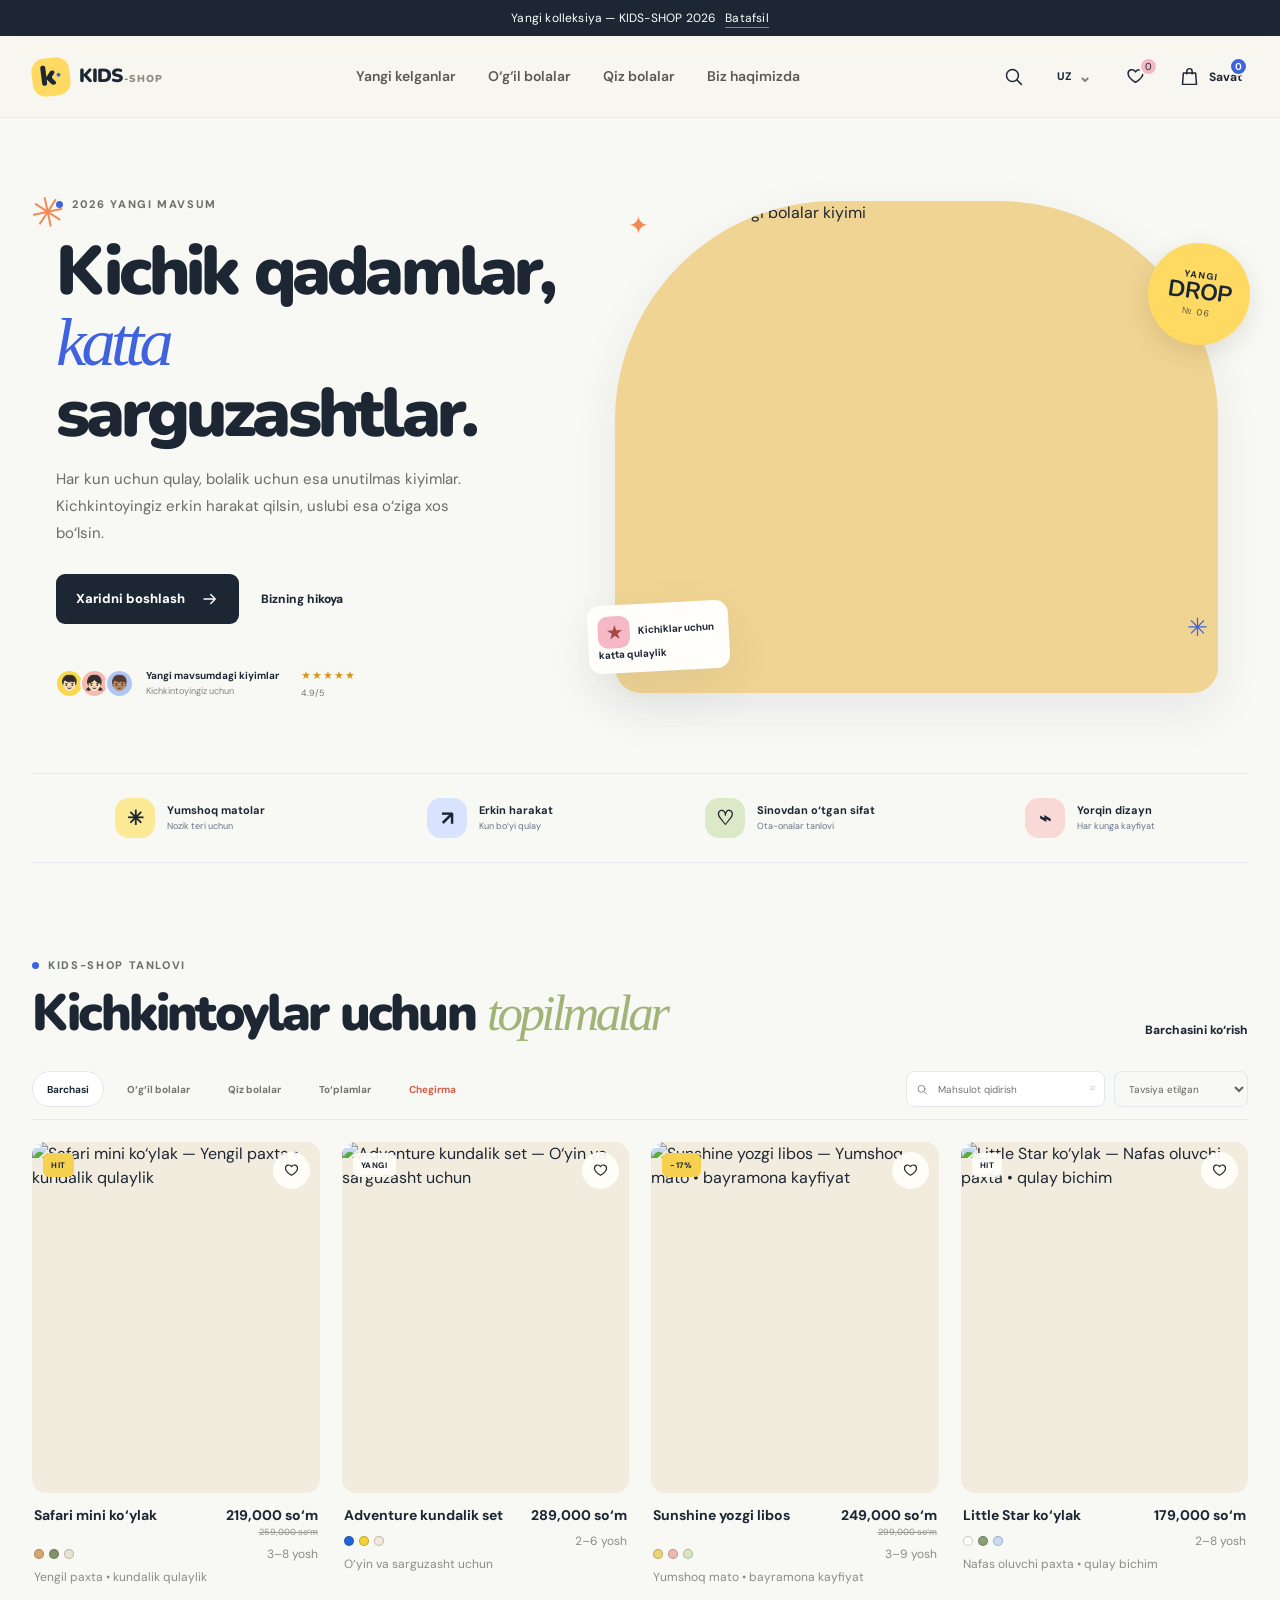
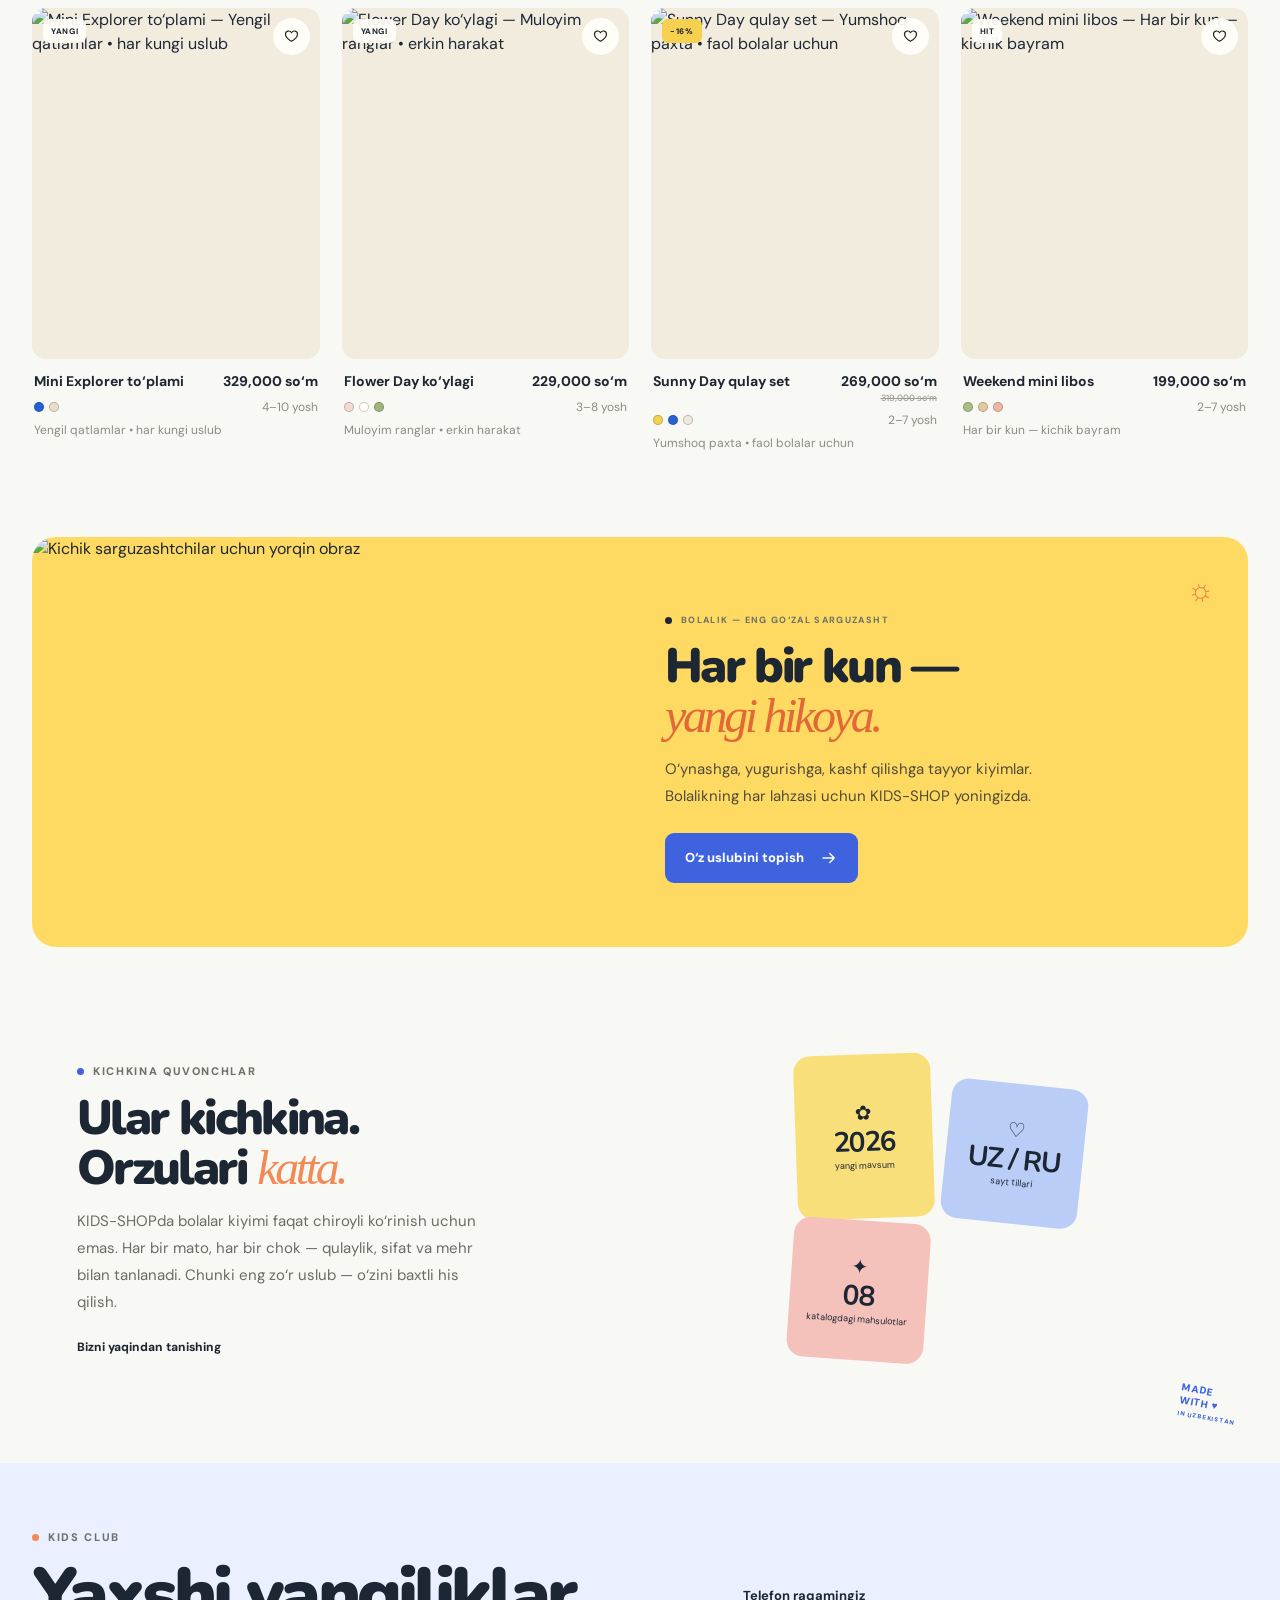
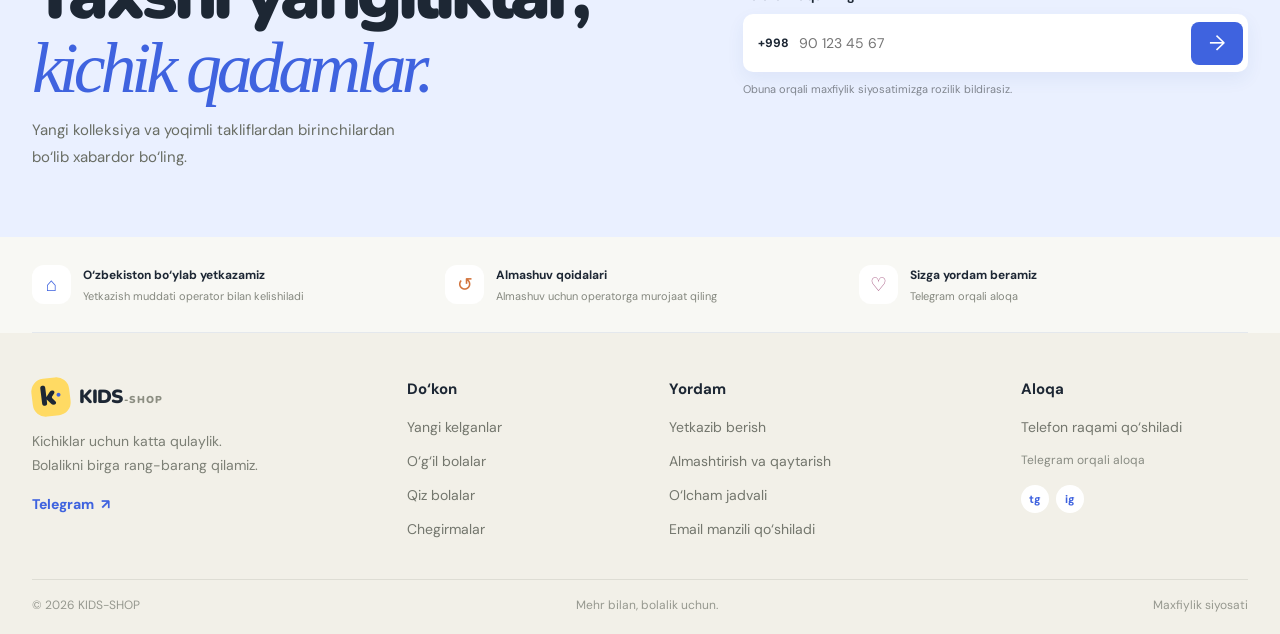
==== public/index.html @ 78449237 "Fix Vercel static output directory" ====
<!doctype html>
<html lang="uz">
  <head>
    <meta charset="utf-8" />
    <meta name="viewport" content="width=device-width, initial-scale=1" />
    <meta name="theme-color" content="#f8f6ef" />
    <meta name="description" content="KIDS-SHOP — bolalar uchun qulay, quvnoq va zamonaviy kiyimlar. O‘zbekiston bo‘ylab yetkazib berish." />
    <title>KIDS-SHOP — Kichik qadamlar, katta sarguzashtlar</title>
    <link rel="preconnect" href="https://fonts.googleapis.com" />
    <link rel="preconnect" href="https://fonts.gstatic.com" crossorigin />
    <link href="https://fonts.googleapis.com/css2?family=DM+Sans:wght@400;500;600;700;800&family=Nunito:wght@500;600;700;800;900&display=swap" rel="stylesheet" />
    <link rel="stylesheet" href="/styles.css" />
    <script src="https://telegram.org/js/telegram-web-app.js"></script>
    <script defer src="/config.js"></script>
    <script defer src="/app.js"></script>
  </head>
  <body>
    <a class="skip-link" href="#main" data-i18n="skip">Asosiy tarkibga o‘tish</a>
    <div class="announcement"><span data-i18n="announcement">Yangi kolleksiya — KIDS-SHOP 2026</span><a href="#delivery" data-i18n="details">Batafsil</a></div>
    <header class="site-header">
      <a class="brand" href="#top" aria-label="KIDS-SHOP bosh sahifa"><span class="brand-mark">k<span>•</span></span><span class="brand-word">KIDS<span>-SHOP</span></span></a>
      <nav class="desktop-nav" aria-label="Asosiy navigatsiya">
        <a href="#catalog" data-i18n="navNew">Yangi kelganlar</a><a href="#catalog" data-i18n="navBoys">O‘g‘il bolalar</a><a href="#catalog" data-i18n="navGirls">Qiz bolalar</a><a href="#story" data-i18n="navAbout">Biz haqimizda</a>
      </nav>
      <div class="header-actions">
        <button class="icon-button search-open" aria-label="Qidiruvni ochish" title="Qidirish"><svg viewBox="0 0 24 24" aria-hidden="true"><circle cx="10.8" cy="10.8" r="6.8"/><path d="m16 16 5 5"/></svg></button>
        <button class="lang-switch" id="languageToggle" aria-label="Tilni almashtirish">UZ <span>⌄</span></button>
        <button class="icon-button favorite-open" aria-label="Sevimlilar"><svg viewBox="0 0 24 24" aria-hidden="true"><path d="M20.5 8.7c0 5-8.5 10-8.5 10s-8.5-5-8.5-10a4.5 4.5 0 0 1 8.5-2 4.5 4.5 0 0 1 8.5 2Z"/></svg><i class="tiny-count" id="favoriteCount">0</i></button>
        <button class="bag-button" id="openCart"><svg viewBox="0 0 24 24" aria-hidden="true"><path d="M5 8h14l1 13H4L5 8Z"/><path d="M9 9V6a3 3 0 0 1 6 0v3"/></svg><span data-i18n="bag">Savat</span><i class="bag-count" id="cartCount">0</i></button>
      </div>
    </header>
    <main id="main">
      <section class="hero wrap" id="top">
        <div class="hero-copy"><div class="eyebrow"><span class="eyebrow-dot"></span><span data-i18n="heroEyebrow">2026 YANGI MAVSUM</span></div><h1 data-i18n="heroTitle">Kichik qadamlar,<br /><em>katta</em> sarguzashtlar.</h1><p data-i18n="heroText">Har kun uchun qulay, bolalik uchun esa unutilmas kiyimlar. Kichkintoyingiz erkin harakat qilsin, uslubi esa o‘ziga xos bo‘lsin.</p><div class="hero-buttons"><a href="#catalog" class="button button-dark"><span data-i18n="shopNow">Xaridni boshlash</span><svg viewBox="0 0 24 24" aria-hidden="true"><path d="M4 12h15m-6-6 6 6-6 6"/></svg></a><a class="text-link" href="#story" data-i18n="ourStory">Bizning hikoya <span>↗</span></a></div><div class="hero-proof"><div class="avatar-stack"><span>👦🏻</span><span>👧🏻</span><span>👦🏽</span></div><div><strong data-i18n="happyFamilies">Yangi uslub</strong><small data-i18n="happyFamiliesSub">Kichkintoyingiz uchun</small></div><div class="proof-stars" aria-label="5 yulduz">★★★★★<small>4.9/5</small></div></div><div class="hero-doodle" aria-hidden="true">✳</div></div>
        <div class="hero-visual"><div class="hero-photo"><img src="/images/look-safari.png" alt="Quvnoq uslubdagi bolalar kiyimi" fetchpriority="high" /></div><div class="hero-sticker"><span>YANGI</span><strong>DROP</strong><i>№ 06</i></div><div class="hero-note"><span>★</span> Kichiklar uchun<br />katta qulaylik</div><span class="hero-spark spark-one">✳</span><span class="hero-spark spark-two">✦</span></div>
      </section>
      <section class="benefits wrap" aria-label="Afzalliklar"><div><span class="benefit-icon yellow">✳</span><p><b data-i18n="benefit1">Yumshoq matolar</b><small data-i18n="benefit1sub">Nozik teri uchun</small></p></div><div><span class="benefit-icon blue">↗</span><p><b data-i18n="benefit2">Erkin harakat</b><small data-i18n="benefit2sub">Kun bo‘yi qulay</small></p></div><div><span class="benefit-icon green">♡</span><p><b data-i18n="benefit3">Sinovdan o‘tgan sifat</b><small data-i18n="benefit3sub">Ota-onalar tanlovi</small></p></div><div><span class="benefit-icon pink">⌁</span><p><b data-i18n="benefit4">Yorqin dizayn</b><small data-i18n="benefit4sub">Har kunga kayfiyat</small></p></div></section>
      <section class="catalog-section" id="catalog"><div class="wrap"><div class="section-heading"><div><div class="eyebrow"><span class="eyebrow-dot"></span><span data-i18n="collectionEyebrow">KIDS-SHOP TANLOVI</span></div><h2 data-i18n="collectionTitle">Kichkintoylar uchun <em>topilmalar</em></h2></div><a class="text-link desktop-only" href="#products" data-i18n="viewAll">Barchasini ko‘rish <span>↗</span></a></div>
        <div class="catalog-toolbar"><div class="filter-pills" role="group" aria-label="Mahsulot kategoriyasi"><button class="filter-chip active" data-filter="all" data-i18n="filterAll">Barchasi <span>08</span></button><button class="filter-chip" data-filter="boys" data-i18n="filterBoys">O‘g‘il bolalar</button><button class="filter-chip" data-filter="girls" data-i18n="filterGirls">Qiz bolalar</button><button class="filter-chip" data-filter="sets" data-i18n="filterSets">To‘plamlar</button><button class="filter-chip sale-chip" data-filter="sale" data-i18n="filterSale">Chegirma <span>↘</span></button></div><div class="catalog-tools"><label class="search-field"><svg viewBox="0 0 24 24" aria-hidden="true"><circle cx="10.8" cy="10.8" r="6.8"/><path d="m16 16 5 5"/></svg><input id="searchInput" type="search" placeholder="Mahsulot qidirish" aria-label="Mahsulot qidirish" /><kbd>⌕</kbd></label><label class="sort-select"><span class="sr-only">Saralash</span><select id="sortSelect" aria-label="Mahsulotlarni saralash"><option value="featured" data-i18n="sortFeatured">Tavsiya etilgan</option><option value="price-asc" data-i18n="sortLow">Avval arzonlari</option><option value="price-desc" data-i18n="sortHigh">Avval qimmatlari</option></select></label></div></div>
        <div class="product-grid" id="productGrid" aria-live="polite"></div><div class="empty-state hidden" id="emptyState"><span>✳</span><h3 data-i18n="emptyTitle">Hech narsa topilmadi</h3><p data-i18n="emptyText">Boshqa so‘z bilan qidirib ko‘ring.</p><button class="button button-dark" id="resetFilters" data-i18n="resetFilters">Filtrlarni tozalash</button></div>
      </div></section>
      <section class="adventure-banner wrap"><div class="adventure-image"><img src="/images/look-adventure.png" alt="Kichik sarguzashtchilar uchun yorqin obraz" loading="lazy" /></div><div class="adventure-copy"><span class="banner-sun">☼</span><div class="eyebrow"><span class="eyebrow-dot"></span><span data-i18n="bannerEyebrow">BOLALIK — ENG GO‘ZAL SAR GUZASHT</span></div><h2 data-i18n="bannerTitle">Har bir kun —<br /><em>yangi hikoya.</em></h2><p data-i18n="bannerText">O‘ynashga, yugurishga, kashf qilishga tayyor kiyimlar. Bolalikning har lahzasi uchun KIDS-SHOP yoningizda.</p><a class="button button-blue" href="#catalog"><span data-i18n="findLook">O‘z uslubini topish</span><svg viewBox="0 0 24 24" aria-hidden="true"><path d="M4 12h15m-6-6 6 6-6 6"/></svg></a></div></section>
      <section class="story-section wrap" id="story"><div class="story-copy"><div class="eyebrow"><span class="eyebrow-dot"></span><span data-i18n="storyEyebrow">KICHKINA QUVONCHLAR</span></div><h2 data-i18n="storyTitle">Ular kichkina.<br />Orzulari <em>katta.</em></h2><p data-i18n="storyText">KIDS-SHOPda bolalar kiyimi faqat chiroyli ko‘rinish uchun emas. Har bir mato, har bir chok — qulaylik, sifat va mehr bilan tanlanadi. Chunki eng zo‘r uslub — o‘zini baxtli his qilish.</p><a href="#delivery" class="text-link" data-i18n="learnMore">Bizni yaqindan tanishing <span>↗</span></a></div><div class="story-stats"><div class="stat-card stat-yellow"><span>✿</span><strong>2026</strong><small data-i18n="stat1">yangi mavsum</small></div><div class="stat-card stat-blue"><span>♡</span><strong>UZ / RU</strong><small data-i18n="stat2">sayt tillari</small></div><div class="stat-card stat-pink"><span>✦</span><strong id="productTotal">08</strong><small data-i18n="stat3">katalogdagi mahsulotlar</small></div></div><div class="story-sticker">MADE<br />WITH ♥<br /><small>IN UZBEKISTAN</small></div></section>
      <section class="newsletter"><div class="wrap newsletter-inner"><div><div class="eyebrow"><span class="eyebrow-dot"></span><span data-i18n="newsletterEyebrow">KIDS CLUB</span></div><h2 data-i18n="newsletterTitle">Yaxshi yangiliklar,<br /><em>kichik qadamlar.</em></h2><p data-i18n="newsletterText">Yangi kolleksiya va yoqimli takliflardan birinchilardan bo‘lib xabardor bo‘ling.</p></div><form id="newsletterForm" class="newsletter-form"><label for="newsletterPhone" data-i18n="phoneLabel">Telefon raqamingiz</label><div class="newsletter-input"><span>+998</span><input id="newsletterPhone" type="tel" inputmode="tel" placeholder="90 123 45 67" required minlength="9" /><button aria-label="Obuna bo‘lish" type="submit">→</button></div><small data-i18n="newsletterDisclaimer">Obuna orqali maxfiylik siyosatimizga rozilik bildirasiz.</small><p class="form-message" id="newsletterMessage" aria-live="polite"></p></form></div></section>
      <section class="delivery-row wrap" id="delivery"><div><span class="delivery-symbol">⌂</span><div><b data-i18n="deliveryTitle">O‘zbekiston bo‘ylab yetkazamiz</b><small data-i18n="deliveryText">Yetkazish manzili operator bilan kelishiladi</small></div></div><div><span class="delivery-symbol">↺</span><div><b data-i18n="returnsTitle">Almashtirish shartlari</b><small data-i18n="returnsText">Almashtirish bo‘yicha operatorga yozing.</small></div></div><div><span class="delivery-symbol">♡</span><div><b data-i18n="supportTitle">Sizga yordam beramiz</b><small data-i18n="supportText">Telegram orqali bog‘laning</small></div></div></section>
    </main>
    <footer class="site-footer"><div class="wrap footer-top"><div class="footer-brand"><a class="brand" href="#top"><span class="brand-mark">k<span>•</span></span><span class="brand-word">KIDS<span>-SHOP</span></span></a><p data-i18n="footerText">Kichiklar uchun katta qulaylik.<br />Bolalikni birga rang-barang qilamiz.</p><a class="telegram-link" href="#" target="_blank" rel="noreferrer">Telegram <span>↗</span></a></div><div class="footer-column"><b data-i18n="footerShop">Do‘kon</b><a href="#catalog" data-i18n="footerNew">Yangi kelganlar</a><a href="#catalog" data-i18n="footerBoys">O‘g‘il bolalar</a><a href="#catalog" data-i18n="footerGirls">Qiz bolalar</a><a href="#catalog" data-i18n="footerSale">Chegirmalar</a></div><div class="footer-column"><b data-i18n="footerHelp">Yordam</b><a href="#delivery" data-i18n="footerDelivery">Yetkazib berish</a><a href="#delivery" data-i18n="footerReturns">Almashtirish va qaytarish</a><a href="#delivery" data-i18n="footerSize">O‘lcham jadvali</a><a href="mailto:Email manzili qo‘shiladi">Email manzili qo‘shiladi</a></div><div class="footer-column footer-contact"><b data-i18n="footerContact">Aloqa</b><a href="#">Telefon raqami qo‘shiladi</a><small data-i18n="footerHours">Telegram orqali bog‘laning</small><div class="socials"><a href="#" aria-label="Telegram" target="_blank" rel="noreferrer">tg</a><a href="#" aria-label="Instagram">ig</a></div></div></div><div class="wrap footer-bottom"><span>© 2026 KIDS-SHOP</span><span data-i18n="footerRights">Mehr bilan, bolalik uchun.</span><a href="/privacy.html" data-i18n="privacy">Maxfiylik siyosati</a></div></footer>
    <div class="toast" id="toast" role="status" aria-live="polite"></div>
    <div class="overlay hidden" id="overlay" aria-hidden="true"><section class="drawer" id="drawer" role="dialog" aria-modal="true" aria-labelledby="drawerTitle"><div class="drawer-head"><div><span class="eyebrow"><span class="eyebrow-dot"></span><span id="drawerEyebrow">SIZNING TANLOVINGIZ</span></span><h2 id="drawerTitle">Savat</h2></div><button class="close-button" id="closeDrawer" aria-label="Yopish">×</button></div><div class="drawer-content" id="drawerContent"></div><div class="drawer-foot" id="drawerFoot"></div></section></div>
  </body>
</html>
---- styles.css ----
:root{--paper:#f8f6ef;--white:#fffefa;--ink:#20251f;--muted:#777b72;--line:#e8e5db;--yellow:#f9d84c;--blue:#2361d7;--green:#a8bb7b;--pink:#f7b8b2;--orange:#f48a43;--shadow:0 16px 44px #30351e12;--radius:24px}*{box-sizing:border-box}html{scroll-behavior:smooth}body{margin:0;background:var(--paper);color:var(--ink);font-family:"DM Sans",Arial,sans-serif;font-size:15px;line-height:1.5}button,input,select{font:inherit}button,a,select{touch-action:manipulation}button{color:inherit}a{color:inherit;text-decoration:none}img{display:block;width:100%;height:100%;object-fit:cover}.wrap{width:min(1220px,calc(100% - 64px));margin-inline:auto}.sr-only,.skip-link:not(:focus){position:absolute;width:1px;height:1px;padding:0;margin:-1px;overflow:hidden;clip:rect(0,0,0,0);white-space:nowrap;border:0}.skip-link:focus{position:fixed;z-index:2000;top:12px;left:12px;padding:12px;background:white;border:2px solid var(--blue)}.announcement{height:36px;background:var(--ink);color:#fff;display:flex;align-items:center;justify-content:center;gap:9px;font-size:11px;letter-spacing:.015em}.announcement a{border-bottom:1px solid #ffffff70}.site-header{height:82px;display:flex;align-items:center;justify-content:space-between;padding-inline:max(32px,calc((100% - 1380px)/2));border-bottom:1px solid #e8e5dbb0;background:#f8f6efed;position:sticky;top:0;z-index:20;backdrop-filter:blur(14px)}.brand{display:inline-flex;align-items:center;gap:9px;flex:none}.brand-mark{width:38px;height:38px;border-radius:13px;background:var(--yellow);font-family:Nunito,sans-serif;font-size:28px;font-weight:900;line-height:36px;text-align:center;transform:rotate(-7deg)}.brand-mark span{font-size:11px;color:var(--blue);vertical-align:top}.brand-word{font-family:Nunito,sans-serif;font-weight:900;font-size:19px;letter-spacing:-1px}.brand-word span{font-size:10px;color:#8b8d81;letter-spacing:1px;margin-left:2px}.desktop-nav{display:flex;align-items:center;gap:35px;font-size:13px;font-weight:600;color:#585a53}.desktop-nav a{transition:color .2s}.desktop-nav a:hover{color:var(--blue)}.header-actions{display:flex;align-items:center;gap:17px}.icon-button,.lang-switch,.bag-button{height:44px;background:transparent;border:0;cursor:pointer;display:inline-flex;align-items:center;justify-content:center;position:relative}.icon-button{width:42px}.icon-button svg,.bag-button svg,.search-field svg{width:21px;height:21px;fill:none;stroke:currentColor;stroke-width:1.7;stroke-linecap:round;stroke-linejoin:round}.lang-switch{font-size:11px;font-weight:800;gap:6px}.lang-switch span{color:#82847b;font-size:16px}.bag-button{gap:9px;font-size:12px;font-weight:700}.bag-count,.tiny-count{position:absolute;top:2px;right:0;background:var(--blue);color:white;border:2px solid var(--paper);min-width:19px;height:19px;border-radius:20px;font-size:10px;font-style:normal;display:grid;place-items:center;padding:0 4px}.tiny-count{right:-2px;background:var(--pink);color:var(--ink)}.hero{min-height:616px;padding:50px 0 39px;display:grid;grid-template-columns:.92fr 1.08fr;gap:32px;align-items:center}.hero-copy{position:relative;padding:28px 0 34px 24px}.eyebrow{display:flex;align-items:center;gap:9px;font-weight:800;letter-spacing:.15em;font-size:10px;color:#6d7268}.eyebrow-dot{width:7px;height:7px;background:var(--blue);border-radius:50%;display:inline-block}.hero h1,.section-heading h2,.adventure-copy h2,.story-copy h2,.newsletter h2{font-family:Nunito,sans-serif;font-size:clamp(43px,5.35vw,70px);line-height:1.03;letter-spacing:-.055em;margin:24px 0 17px;font-weight:900}.hero h1 em,.section-heading h2 em,.adventure-copy h2 em,.story-copy h2 em,.newsletter h2 em{font-family:Georgia,serif;font-weight:400;letter-spacing:-.07em;color:var(--blue)}.hero-copy>p,.adventure-copy>p,.story-copy>p,.newsletter-inner>div>p{color:#696d64;max-width:430px;line-height:1.75;margin:0;font-size:14px}.hero-buttons{display:flex;align-items:center;gap:22px;margin-top:27px}.button{height:50px;border:0;border-radius:9px;padding:0 20px;display:inline-flex;align-items:center;justify-content:center;gap:16px;font-size:12px;font-weight:800;cursor:pointer;transition:transform .2s,background .2s}.button:hover{transform:translateY(-2px)}.button svg{width:18px;stroke:currentColor;stroke-width:1.8;fill:none;stroke-linecap:round;stroke-linejoin:round}.button-dark{background:var(--ink);color:white}.button-dark:hover{background:#393f36}.button-blue{background:var(--blue);color:white}.text-link{font-size:12px;font-weight:800;display:inline-flex;gap:10px;align-items:center}.text-link span{font-size:17px;color:var(--blue);transition:transform .2s}.text-link:hover span{transform:translate(2px,-2px)}.hero-proof{display:flex;align-items:center;gap:12px;margin-top:43px}.avatar-stack{display:flex;padding-left:3px}.avatar-stack span{width:29px;height:29px;border-radius:50%;background:#f9d84c;border:2px solid var(--paper);display:grid;place-items:center;font-size:15px;margin-left:-4px}.avatar-stack span:nth-child(2){background:#f7b8b2}.avatar-stack span:nth-child(3){background:#afc5f3}.hero-proof>div:nth-child(2){display:grid;line-height:1.25;gap:3px}.hero-proof strong{font-size:10px}.hero-proof small{font-size:9px;color:#80837a}.proof-stars{font-size:11px;letter-spacing:1px;color:#d99520;margin-left:10px}.proof-stars small{display:block;color:#72756c;letter-spacing:0;font-size:9px;margin-top:3px}.hero-doodle{position:absolute;font-size:41px;color:var(--orange);left:-1px;top:15px;transform:rotate(-12deg)}.hero-visual{position:relative;min-height:500px;padding:12px 32px 10px 5px}.hero-photo{position:absolute;inset:0 30px 8px 6px;overflow:hidden;border-radius:220px 220px 26px 26px;background:#f0d493;box-shadow:var(--shadow)}.hero-photo img{object-position:53% 0%;transition:transform .7s}.hero-visual:hover .hero-photo img{transform:none}.hero-sticker{position:absolute;right:-2px;top:42px;width:102px;height:102px;border-radius:50%;background:var(--yellow);display:flex;flex-direction:column;align-items:center;justify-content:center;line-height:1.02;transform:rotate(8deg);box-shadow:0 8px 24px #43371320}.hero-sticker span,.hero-sticker i{font-size:9px;font-style:normal;font-weight:800;letter-spacing:.16em}.hero-sticker strong{font-family:Nunito,sans-serif;font-size:23px;letter-spacing:-1px}.hero-sticker i{font-weight:500;color:#656348;margin-top:5px}.hero-note{position:absolute;bottom:31px;left:-21px;padding:11px 15px 11px 10px;border-radius:13px;background:#fffefa;box-shadow:var(--shadow);font-size:10px;font-weight:700;line-height:1.35;transform:rotate(-3deg)}.hero-note span{width:32px;height:32px;border-radius:10px;background:var(--pink);display:inline-grid;place-items:center;margin-right:6px;font-size:17px;vertical-align:middle;color:#a84844}.hero-spark{position:absolute;font-size:25px}.spark-one{color:var(--blue);right:40px;bottom:55px}.spark-two{color:var(--orange);left:19px;top:6px}.benefits{display:grid;grid-template-columns:repeat(4,1fr);border-top:1px solid var(--line);border-bottom:1px solid var(--line);padding:24px 16px;gap:16px}.benefits>div{display:flex;align-items:center;gap:12px;justify-content:center}.benefit-icon{width:40px;height:40px;display:grid;place-items:center;border-radius:14px;font-size:20px;font-weight:800}.benefit-icon.yellow{background:#fce996}.benefit-icon.blue{background:#d8e4ff}.benefit-icon.green{background:#dce9c8}.benefit-icon.pink{background:#f9d9d5}.benefits p{display:grid;margin:0;line-height:1.3;gap:4px}.benefits b{font-size:11px}.benefits small{font-size:9px;color:var(--muted)}.catalog-section{padding:94px 0 85px}.section-heading{display:flex;align-items:flex-end;justify-content:space-between}.section-heading h2,.story-copy h2,.newsletter h2{font-size:clamp(36px,4.2vw,51px);margin:13px 0 0}.section-heading h2 em{color:#a0b478}.catalog-toolbar{display:flex;justify-content:space-between;align-items:center;margin:32px 0 22px;padding-bottom:12px;border-bottom:1px solid var(--line);gap:20px}.filter-pills{display:flex;align-items:center;gap:8px;flex-wrap:wrap}.filter-chip{height:36px;border:1px solid transparent;border-radius:99px;background:transparent;padding:0 14px;font-size:10px;font-weight:700;cursor:pointer;color:#73766d;transition:all .2s}.filter-chip:hover,.filter-chip.active{background:white;border-color:var(--line);color:var(--ink)}.filter-chip span{font-size:9px;color:#9a9d93;margin-left:3px}.filter-chip.sale-chip{color:#d15e49}.catalog-tools{display:flex;gap:9px;align-items:center}.search-field{width:199px;height:36px;display:flex;align-items:center;gap:8px;background:white;border:1px solid var(--line);border-radius:8px;padding:0 9px}.search-field svg{width:15px;height:15px;color:#787b72}.search-field input{border:0;outline:0;min-width:0;width:100%;font-size:10px;background:transparent}.search-field kbd{font-size:9px;color:#a0a298}.sort-select select{height:36px;border:1px solid var(--line);background:var(--paper);border-radius:8px;padding:0 25px 0 10px;font-size:10px;color:#62665d;max-width:145px}.product-grid{display:grid;grid-template-columns:repeat(4,minmax(0,1fr));gap:22px}.product-card{min-width:0;position:relative}.product-image-wrap{position:relative;overflow:hidden;border-radius:14px;background:#f2ecdf;aspect-ratio: .82}.product-image-wrap img{transition:transform .45s;object-position:center 32%}.product-card:hover .product-image-wrap img{transform:scale(1.04)}.product-badge{position:absolute;left:11px;top:11px;background:#fffefaeb;border-radius:6px;padding:6px 8px;font-size:8px;font-weight:800;letter-spacing:.08em}.product-badge.sale{background:#f6d04f}.favorite-button{position:absolute;right:10px;top:10px;width:37px;height:37px;border:0;border-radius:50%;background:#fffefaed;display:grid;place-items:center;cursor:pointer;transition:transform .2s}.favorite-button:hover{transform:scale(1.08)}.favorite-button svg{width:17px;height:17px;fill:none;stroke:#252922;stroke-width:1.7;stroke-linecap:round;stroke-linejoin:round}.favorite-button[aria-pressed="true"] svg{fill:#e86b62;stroke:#e86b62}.add-quick{position:absolute;bottom:10px;left:10px;right:10px;height:42px;border:0;border-radius:8px;background:#fffefaef;font-size:10px;font-weight:800;cursor:pointer;transform:translateY(55px);opacity:0;transition:transform .22s,opacity .22s}.product-card:hover .add-quick,.add-quick:focus-visible{transform:translateY(0);opacity:1}.product-meta{display:grid;grid-template-columns:1fr auto;gap:6px 10px;padding:12px 2px 0}.product-name{font-size:12px;font-weight:700;grid-column:1 / 2}.product-price{font-size:12px;font-weight:800;grid-column:2;grid-row:1}.product-price s{display:block;text-align:right;font-size:9px;font-weight:500;color:#9b9c93}.product-colors{grid-column:1/2;display:flex;gap:5px;align-items:center}.swatch{width:10px;height:10px;border-radius:50%;border:1px solid #292b2640}.product-age{grid-column:2;grid-row:2;text-align:right;font-size:9px;color:#8a8d83}.product-card .product-tagline{grid-column:1/-1;font-size:9px;color:#8a8d83;margin-top:-1px}.empty-state{text-align:center;padding:70px 20px}.empty-state>span{font-size:36px;color:var(--orange)}.empty-state h3{font-family:Nunito,sans-serif;font-size:24px;margin:4px}.empty-state p{color:var(--muted);font-size:13px}.hidden{display:none!important}.adventure-banner{min-height:410px;background:var(--yellow);border-radius:var(--radius);display:grid;grid-template-columns:1fr 1fr;overflow:hidden;position:relative}.adventure-image{min-height:410px;overflow:hidden;clip-path:ellipse(87% 100% at 14% 50%)}.adventure-image img{object-position:42% 34%}.adventure-copy{padding:67px 45px 55px 25px;position:relative;align-self:center}.adventure-copy .eyebrow{font-size:9px}.adventure-copy .eyebrow-dot{background:var(--ink)}.adventure-copy h2{font-size:48px;margin:14px 0}.adventure-copy h2 em{color:#e26838}.adventure-copy>p{max-width:380px;color:#514c39}.adventure-copy .button{margin-top:23px}.banner-sun{position:absolute;right:35px;top:20px;font-size:30px;color:#eb793c;transform:rotate(-14deg)}.story-section{position:relative;min-height:420px;padding:110px 45px 100px;display:grid;grid-template-columns:1fr 1fr;gap:60px;align-items:center}.story-copy h2{font-size:48px;margin:14px 0}.story-copy h2 em{color:var(--orange)}.story-copy>p{max-width:410px}.story-copy .text-link{margin-top:22px}.story-stats{display:grid;grid-template-columns:1fr 1fr;gap:14px;max-width:370px;justify-self:center;transform:rotate(2deg)}.stat-card{min-height:140px;border-radius:17px;padding:18px;display:flex;flex-direction:column;align-items:center;justify-content:center;line-height:1.1}.stat-card span{font-size:20px}.stat-card strong{font-family:Nunito,sans-serif;font-size:28px;letter-spacing:-1.5px;margin:4px 0}.stat-card small{font-size:9px;text-align:center}.stat-yellow{background:#f9df79;transform:rotate(-4deg)}.stat-blue{background:#b9cdf7;transform:rotate(4deg);margin-top:24px}.stat-pink{background:#f4c1bb;transform:rotate(2deg);margin-top:-12px}.story-sticker{position:absolute;right:10px;bottom:40px;font-size:10px;line-height:1.25;font-weight:900;letter-spacing:.09em;color:var(--blue);transform:rotate(10deg)}.story-sticker small{font-size:6px}.newsletter{background:#e7edfa;padding:66px 0}.newsletter-inner{display:grid;grid-template-columns:1fr .8fr;gap:80px;align-items:center}.newsletter .eyebrow-dot{background:var(--orange)}.newsletter h2{font-size:41px;margin:12px 0}.newsletter h2 em{color:var(--blue)}.newsletter-inner>div>p{font-size:12px;max-width:400px}.newsletter-form{padding-top:10px}.newsletter-form>label{display:block;font-size:11px;font-weight:700;margin-bottom:9px}.newsletter-input{height:53px;background:white;border-radius:10px;display:flex;align-items:center;padding:5px 5px 5px 15px;box-shadow:0 7px 18px #2c4f9912}.newsletter-input span{font-size:12px;font-weight:800}.newsletter-input input{border:0;outline:0;flex:1;min-width:0;padding:0 10px;font-size:12px}.newsletter-input button{width:43px;height:43px;border:0;border-radius:8px;background:var(--blue);color:white;font-size:21px;cursor:pointer}.newsletter-form>small{font-size:9px;color:#80868f;display:block;margin-top:9px}.form-message{font-size:11px;min-height:17px;margin:5px 0;color:#146d43}.delivery-row{display:grid;grid-template-columns:repeat(3,1fr);padding:28px 0;gap:24px;border-bottom:1px solid var(--line)}.delivery-row>div{display:flex;gap:12px;align-items:center}.delivery-symbol{width:39px;height:39px;display:grid;place-items:center;border-radius:12px;background:#fff;font-size:19px;color:var(--blue)}.delivery-row>div:nth-child(2) .delivery-symbol{color:#d2743d}.delivery-row>div:nth-child(3) .delivery-symbol{color:#a95d86}.delivery-row div div{display:grid;gap:4px}.delivery-row b{font-size:10px}.delivery-row small{font-size:9px;color:#85887f}.site-footer{background:#f2f0e8;padding:45px 0 20px}.footer-top{display:grid;grid-template-columns:1.5fr 1fr 1.4fr 1fr;gap:35px;padding-bottom:39px}.footer-brand p{font-size:10px;color:#7c7f75;line-height:1.7;margin:14px 0}.telegram-link{font-size:10px;font-weight:800;color:var(--blue)}.telegram-link span{margin-left:4px}.footer-column{display:grid;align-content:start;gap:10px;font-size:10px;color:#73766d}.footer-column>b{font-size:11px;color:var(--ink);margin-bottom:3px}.footer-column a:hover{color:var(--blue)}.footer-contact small{color:#888b82;font-size:9px}.socials{display:flex;gap:7px;margin-top:3px}.socials a{height:28px;width:28px;border-radius:50%;background:#fff;display:grid;place-items:center;font-size:9px;font-weight:800;color:var(--blue)}.footer-bottom{border-top:1px solid #deddd4;display:flex;justify-content:space-between;align-items:center;padding-top:16px;color:#96988f;font-size:9px}.toast{position:fixed;z-index:80;bottom:24px;left:50%;transform:translate(-50%,20px);padding:12px 18px;border-radius:10px;background:var(--ink);color:#fff;font-size:12px;opacity:0;pointer-events:none;transition:.22s;box-shadow:var(--shadow);max-width:calc(100% - 32px)}.toast.visible{opacity:1;transform:translate(-50%,0)}.overlay{position:fixed;inset:0;background:#17201570;z-index:60;display:flex;justify-content:flex-end;backdrop-filter:blur(4px)}.drawer{height:100%;width:min(470px,100%);background:var(--white);display:flex;flex-direction:column;box-shadow:-18px 0 45px #0002;animation:drawer-in .24s ease-out}.drawer-head{padding:24px 25px 17px;border-bottom:1px solid var(--line);display:flex;justify-content:space-between;align-items:center}.drawer-head .eyebrow{font-size:8px}.drawer-head h2{font-family:Nunito,sans-serif;margin:5px 0 0;font-size:25px;letter-spacing:-.03em}.close-button{width:42px;height:42px;border:1px solid var(--line);background:#fff;border-radius:50%;font-size:25px;line-height:1;cursor:pointer}.drawer-content{flex:1;overflow:auto;padding:18px 24px}.drawer-foot{padding:17px 24px 22px;border-top:1px solid var(--line);background:#fcfbf7}.empty-cart{text-align:center;padding:85px 20px;color:#777b72}.empty-cart span{display:block;font-size:39px;color:var(--blue)}.empty-cart b{display:block;font-size:15px;color:var(--ink);margin:8px}.empty-cart p{font-size:11px}.cart-line{display:grid;grid-template-columns:78px 1fr auto;gap:13px;padding:13px 0;border-bottom:1px solid var(--line)}.cart-line img{height:89px;object-fit:cover;border-radius:9px;background:#eee}.cart-line b{display:block;font-size:11px;margin:2px 0 5px}.cart-line small{display:block;color:#8a8d83;font-size:9px}.line-price{font-size:10px;font-weight:800;text-align:right}.qty-control{display:flex;align-items:center;gap:11px;margin-top:13px}.qty-control button{width:26px;height:26px;border:1px solid var(--line);background:#fff;border-radius:7px;cursor:pointer}.qty-control span{font-size:10px;font-weight:800}.remove-line{border:0;background:transparent;color:#9b9d93;font-size:9px;text-decoration:underline;cursor:pointer;margin-left:auto}.subtotal-row{display:flex;justify-content:space-between;font-weight:800;font-size:12px;padding-bottom:12px}.checkout-button{width:100%}.checkout-note{font-size:9px;color:#85887f;text-align:center;margin:10px 0 0}.checkout-form{display:grid;gap:12px}.checkout-form h3{font-family:Nunito,sans-serif;font-size:18px;margin:3px 0}.checkout-form label{font-size:10px;font-weight:700;display:grid;gap:6px}.checkout-form input,.checkout-form textarea,.checkout-form select{border:1px solid var(--line);border-radius:8px;background:#fff;padding:12px;font-size:12px;min-height:44px;outline-color:var(--blue)}.checkout-form textarea{resize:vertical;min-height:70px}.checkout-form .field-row{display:grid;grid-template-columns:1fr 1fr;gap:10px}.payment-options{display:grid;grid-template-columns:1fr 1fr;gap:8px}.payment-option{border:1px solid var(--line);border-radius:8px;padding:11px;background:white;font-size:10px;font-weight:600;display:flex;align-items:center;gap:7px;cursor:pointer}.payment-option input{min-height:initial;accent-color:var(--blue)}.drawer-foot .back-cart{border:0;background:transparent;color:#787c72;font-size:10px;text-decoration:underline;cursor:pointer;margin-bottom:12px}.checkout-summary{display:flex;justify-content:space-between;font-size:11px;font-weight:800;margin:10px 0 13px}.checkout-error{color:#bd433a;font-size:10px;margin:0}.success-card{text-align:center;padding:48px 18px}.success-card>span{width:58px;height:58px;border-radius:50%;display:grid;place-items:center;margin:auto;background:#e1edce;color:#557532;font-size:25px}.success-card h3{font-family:Nunito,sans-serif;font-size:22px;margin:14px 0 5px}.success-card p{font-size:12px;color:#74786f;line-height:1.65}.button-outline{background:white;border:1px solid var(--line)}@keyframes drawer-in{from{transform:translateX(25px);opacity:.7}to{transform:translateX(0);opacity:1}}@media(max-width:1020px){.wrap{width:min(100% - 48px,900px)}.site-header{padding-inline:24px}.desktop-nav{gap:17px}.desktop-nav a{font-size:11px}.hero{min-height:540px;gap:14px}.hero-copy{padding-left:4px}.hero h1{font-size:57px}.hero-visual{min-height:430px;padding-right:16px}.hero-photo{right:15px}.hero-sticker{right:-4px;width:82px;height:82px}.hero-sticker strong{font-size:19px}.product-grid{grid-template-columns:repeat(3,minmax(0,1fr));gap:18px}.product-card:last-child{display:none}.catalog-toolbar{align-items:flex-start;flex-direction:column}.catalog-tools{width:100%;justify-content:space-between}.search-field{width:min(280px,65%)}.story-section{padding-inline:20px;gap:30px}.story-sticker{right:-4px}.adventure-copy{padding-right:26px}.footer-top{gap:20px}}@media(max-width:700px){body{font-size:14px}.wrap{width:calc(100% - 36px)}.announcement{height:34px;font-size:9px;gap:5px}.site-header{height:67px;padding-inline:18px}.brand-mark{height:34px;width:34px;font-size:25px;line-height:32px;border-radius:11px}.brand-word{font-size:16px}.desktop-nav{display:none}.header-actions{gap:7px}.header-actions .icon-button{width:36px}.lang-switch{font-size:10px}.bag-button{width:41px;gap:0}.bag-button>span{display:none}.bag-button svg{width:22px}.bag-count{right:-3px;top:3px}.hero{display:flex;flex-direction:column;padding:30px 0 26px;gap:23px;align-items:stretch}.hero-copy{padding:12px 2px 0}.hero h1{font-size:clamp(46px,12vw,62px);margin:18px 0 13px}.hero-copy>p{font-size:13px;max-width:360px}.hero-buttons{margin-top:20px;gap:17px}.button{height:47px;padding-inline:15px;font-size:11px;gap:10px}.hero-proof{margin-top:22px}.hero-visual{min-height:350px;padding:0 13px 0 0}.hero-photo{inset:0 10px 0 0;border-radius:150px 150px 18px 18px}.hero-photo img{object-position:52% 0%}.hero-sticker{right:-4px;top:16px;width:75px;height:75px}.hero-sticker strong{font-size:17px}.hero-sticker span,.hero-sticker i{font-size:8px}.hero-note{bottom:14px;left:-8px}.hero-doodle{left:auto;right:18px;top:-20px}.benefits{grid-template-columns:1fr 1fr;padding:18px 2px;gap:15px 7px}.benefits>div{justify-content:flex-start;gap:9px}.benefit-icon{width:36px;height:36px;border-radius:12px;font-size:17px}.benefits b{font-size:9px}.benefits small{font-size:8px}.catalog-section{padding:64px 0 55px}.section-heading{align-items:flex-start}.section-heading h2,.story-copy h2{font-size:36px}.catalog-toolbar{margin:22px 0 15px;gap:12px}.filter-pills{flex-wrap:nowrap;overflow:auto;width:calc(100vw - 10px);padding:0 4px 4px 0;margin-right:-18px;scrollbar-width:none}.filter-pills::-webkit-scrollbar{display:none}.filter-chip{flex:none;height:33px;padding-inline:11px;font-size:9px}.catalog-tools{gap:7px}.search-field{flex:1;width:auto}.sort-select select{max-width:126px;font-size:9px;padding-left:8px}.product-grid{grid-template-columns:repeat(2,minmax(0,1fr));gap:19px 11px}.product-card:last-child{display:block}.product-image-wrap{border-radius:11px;aspect-ratio:.76}.product-image-wrap img{object-position:center 30%}.product-badge{left:7px;top:7px;font-size:7px;padding:5px 6px}.favorite-button{right:6px;top:6px;width:32px;height:32px}.favorite-button svg{width:15px}.add-quick{transform:none;opacity:1;left:6px;right:6px;bottom:6px;height:36px;font-size:9px;background:#fffefae8}.product-meta{padding-top:9px;gap:5px}.product-name,.product-price{font-size:10px}.product-price s{font-size:8px}.product-age,.product-card .product-tagline{font-size:8px}.adventure-banner{display:flex;flex-direction:column-reverse;border-radius:17px}.adventure-image{min-height:300px;clip-path:ellipse(100% 90% at 45% 90%);margin-top:-5px}.adventure-image img{object-position:45% 32%}.adventure-copy{padding:34px 23px 4px}.adventure-copy h2{font-size:42px}.adventure-copy>p{font-size:12px}.banner-sun{top:24px;right:18px}.story-section{padding:72px 4px 82px;grid-template-columns:1fr;gap:28px}.story-copy h2{font-size:40px}.story-copy>p{font-size:12px}.story-stats{max-width:360px;width:95%;justify-self:center}.stat-card{min-height:115px}.stat-card strong{font-size:25px}.story-sticker{right:0;bottom:30px}.newsletter{padding:48px 0}.newsletter-inner{grid-template-columns:1fr;gap:23px}.newsletter h2{font-size:37px}.newsletter-inner>div>p{font-size:11px}.newsletter-form{padding-top:0}.delivery-row{grid-template-columns:1fr;gap:16px;padding:22px 0}.delivery-row b{font-size:10px}.delivery-row small{font-size:9px}.site-footer{padding-top:32px}.footer-top{grid-template-columns:1fr 1fr;gap:28px 19px;padding-bottom:28px}.footer-brand{grid-column:1/-1}.footer-brand p{font-size:10px}.footer-column{gap:9px}.footer-column a,.footer-column small{font-size:9px}.footer-bottom{flex-wrap:wrap;gap:10px;font-size:8px}.desktop-only{display:none}.drawer-head{padding:19px 18px 14px}.drawer-content{padding:14px 18px}.drawer-foot{padding:15px 18px 20px}.cart-line{grid-template-columns:67px 1fr auto;gap:10px}.cart-line img{height:78px}.checkout-form .field-row{grid-template-columns:1fr}.overlay{align-items:flex-end}.drawer{width:100%;height:min(94dvh,850px);border-radius:19px 19px 0 0;animation:drawer-up .24s ease-out}.drawer-content{padding-bottom:24px}@keyframes drawer-up{from{transform:translateY(25px);opacity:.7}to{transform:translateY(0);opacity:1}}}@media(prefers-reduced-motion:reduce){*,*::before,*::after{scroll-behavior:auto!important;animation-duration:.01ms!important;animation-iteration-count:1!important;transition-duration:.01ms!important}}@media(min-width:1400px){.hero{padding-top:60px;padding-bottom:48px}.hero-visual{min-height:540px}.hero h1{font-size:75px}}
.size-options{display:flex;gap:8px;flex-wrap:wrap}.size-chip{min-height:42px;border:1px solid var(--line);background:#fff;border-radius:8px;padding:0 12px;font-size:10px;font-weight:700;cursor:pointer}.size-chip.selected{background:var(--ink);color:#fff;border-color:var(--ink)}.size-chip:focus-visible,.button:focus-visible,.icon-button:focus-visible,.bag-button:focus-visible,.lang-switch:focus-visible,.filter-chip:focus-visible,.favorite-button:focus-visible{outline:3px solid #2361d766;outline-offset:2px}button:disabled{opacity:.55;cursor:wait}
.payment-note{margin:2px 0 0;padding:11px 13px;border-radius:10px;background:#fff7df;color:#574521;font-size:12px;font-weight:650}

/* KIDS-SHOP modern typography and color polish */
:root{--paper:#f8f8f4;--white:#fffefa;--ink:#1d2734;--muted:#687485;--line:#e4e8ed;--yellow:#ffda63;--blue:#3f63df;--green:#a7d4b5;--pink:#f4b8c7;--orange:#f28a56;--shadow:0 18px 48px #24334a14}
body{font-size:16px}
.announcement{font-size:12px}
.desktop-nav{font-size:14px;gap:32px}
.eyebrow{font-size:11px}
.hero-copy>p,.adventure-copy>p,.story-copy>p,.newsletter-inner>div>p{font-size:15px;line-height:1.8}
.button{font-size:13px}
.newsletter{background:#eaf0ff}
.newsletter h2{font-size:clamp(46px,5.6vw,74px)}
.newsletter-form>label{font-size:13px;font-weight:700}
.newsletter-input{height:58px}
.newsletter-input input{font-size:14px}
.newsletter-input button{min-width:52px}
.newsletter-form small{font-size:11px}
.delivery-row b{font-size:12px}
.delivery-row small{font-size:11px}
.footer-brand p{font-size:12px}
.footer-column{font-size:12px;gap:12px}
.footer-column>b{font-size:13px;color:var(--ink)}
.footer-bottom{font-size:11px}
.product-name,.product-price{font-size:14px}
.product-age,.product-card .product-tagline{font-size:12px}
@media(max-width:700px){
 body{font-size:15px}
 .announcement{font-size:10px}
 .desktop-nav{font-size:13px}
 .hero-copy>p,.adventure-copy>p,.story-copy>p,.newsletter-inner>div>p{font-size:14px}
 .newsletter h2{font-size:clamp(39px,10vw,48px)}
 .delivery-row b{font-size:11px}
 .delivery-row small{font-size:10px}
 .footer-brand p{font-size:11px}
 .footer-column{font-size:11px}
 .footer-bottom{font-size:10px}
 .product-name,.product-price{font-size:11px}
 .product-age,.product-card .product-tagline{font-size:9px}
}
/* Footer readability refinement */
.footer-column{font-size:14px;gap:13px}
.footer-column>b{font-size:15px}
.footer-brand p{font-size:14px}
.footer-brand .telegram-link{font-size:14px}
.footer-contact small{font-size:12px}
.footer-contact .socials a{font-size:11px}
.footer-bottom{font-size:12px}
@media(max-width:700px){
 .footer-column{font-size:12px;gap:11px}
 .footer-column>b{font-size:13px}
 .footer-brand p{font-size:12px}
 .footer-brand .telegram-link{font-size:12px}
 .footer-contact small{font-size:11px}
 .footer-bottom{font-size:11px}
}
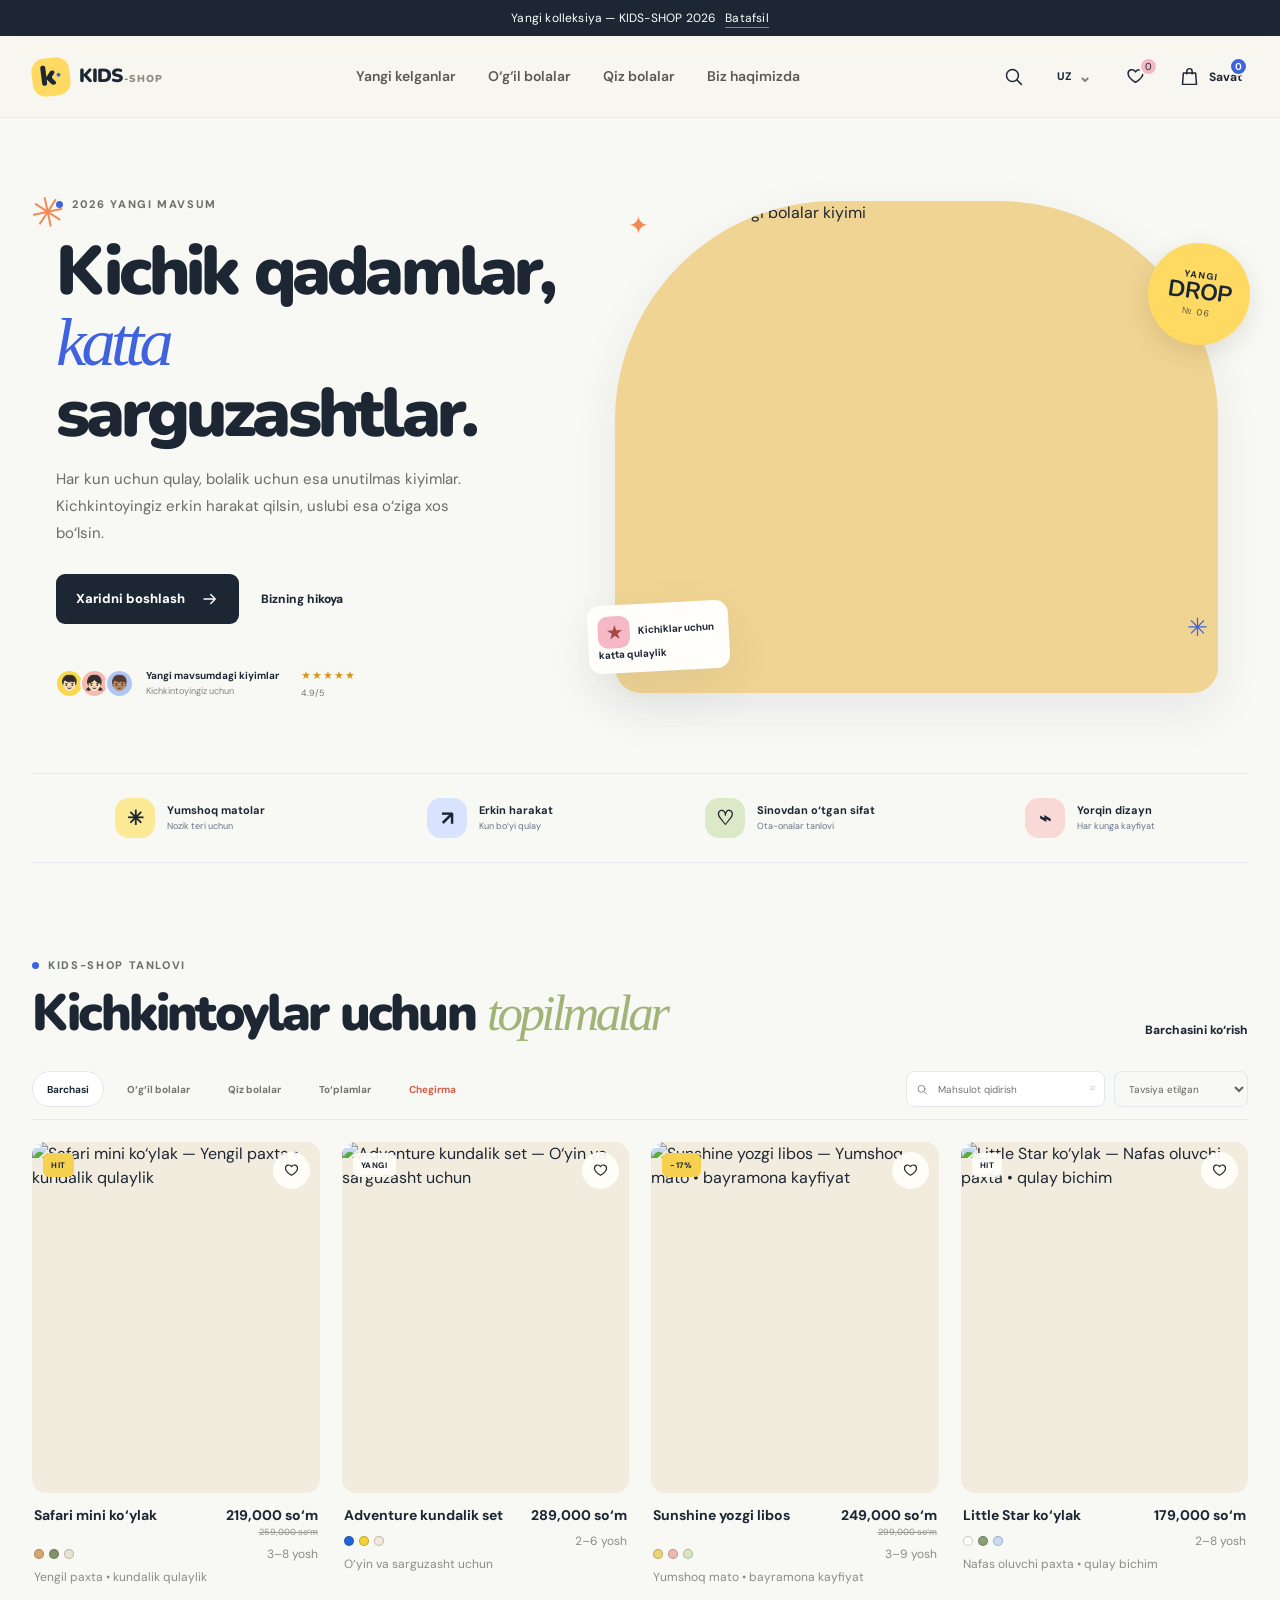
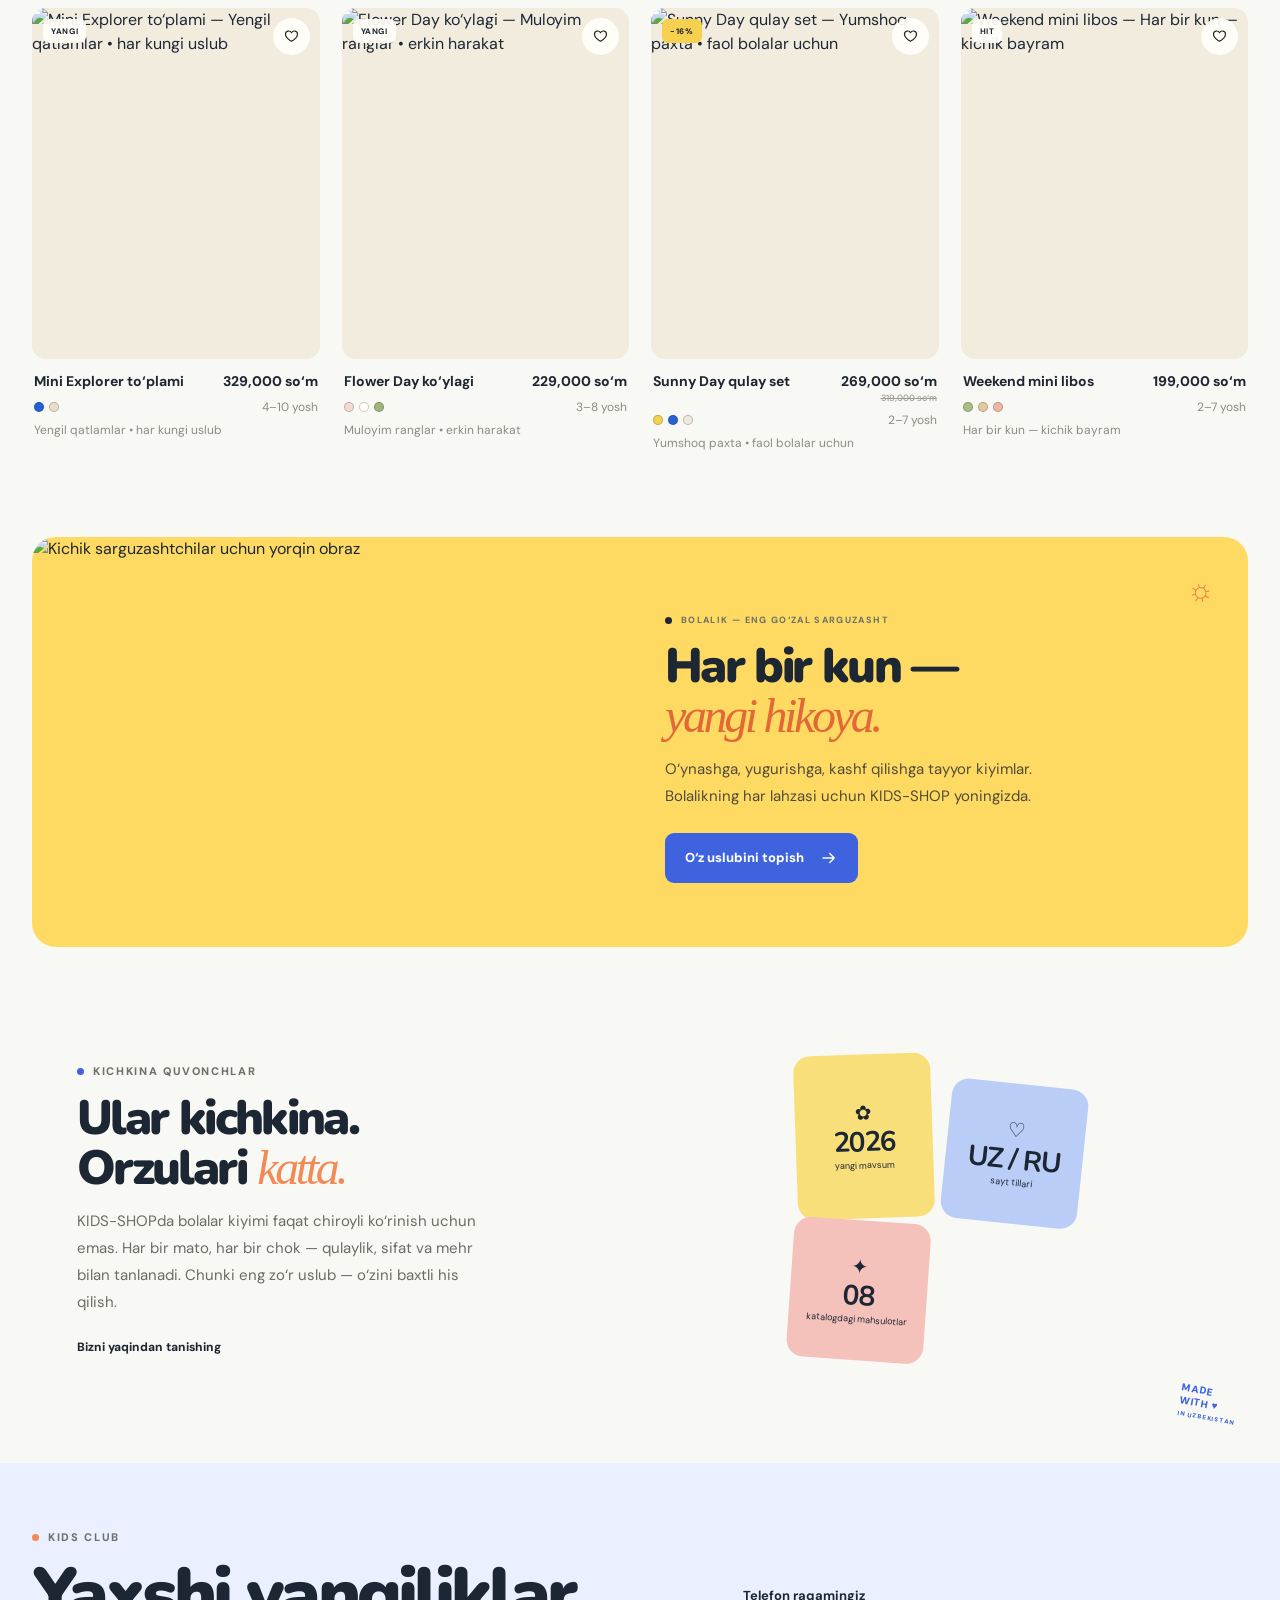
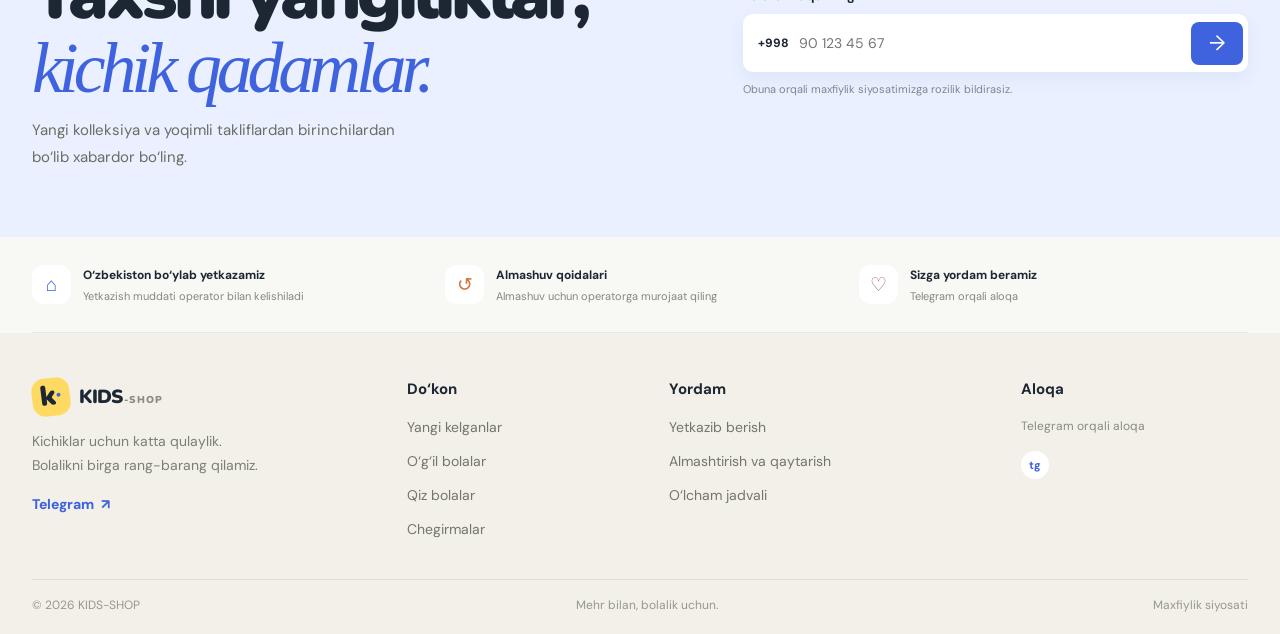
==== commit 9ab8a476: "Remove placeholder footer contacts and fix catalog link" ====
--- a/public/index.html
+++ b/public/index.html
@@ -8,9 +8,11 @@
     <title>KIDS-SHOP — Kichik qadamlar, katta sarguzashtlar</title>
     <link rel="preconnect" href="https://fonts.googleapis.com" />
     <link rel="preconnect" href="https://fonts.gstatic.com" crossorigin />
-    <link href="https://fonts.googleapis.com/css2?family=DM+Sans:wght@400;500;600;700;800&family=Nunito:wght@500;600;700;800;900&display=swap" rel="stylesheet" />
+    <link rel="preload" href="https://fonts.googleapis.com/css2?family=DM+Sans:wght@400;500;600;700;800&family=Nunito:wght@500;600;700;800;900&display=swap" as="style" onload="this.onload=null;this.rel='stylesheet'" />
+    <noscript><link href="https://fonts.googleapis.com/css2?family=DM+Sans:wght@400;500;600;700;800&family=Nunito:wght@500;600;700;800;900&display=swap" rel="stylesheet" /></noscript>
     <link rel="stylesheet" href="/styles.css" />
-    <script src="https://telegram.org/js/telegram-web-app.js"></script>
+    <link rel="preload" as="image" href="/images/look-safari.webp" fetchpriority="high" />
+    <script defer src="https://telegram.org/js/telegram-web-app.js"></script>
     <script defer src="/config.js"></script>
     <script defer src="/app.js"></script>
   </head>
@@ -32,19 +34,19 @@
     <main id="main">
       <section class="hero wrap" id="top">
         <div class="hero-copy"><div class="eyebrow"><span class="eyebrow-dot"></span><span data-i18n="heroEyebrow">2026 YANGI MAVSUM</span></div><h1 data-i18n="heroTitle">Kichik qadamlar,<br /><em>katta</em> sarguzashtlar.</h1><p data-i18n="heroText">Har kun uchun qulay, bolalik uchun esa unutilmas kiyimlar. Kichkintoyingiz erkin harakat qilsin, uslubi esa o‘ziga xos bo‘lsin.</p><div class="hero-buttons"><a href="#catalog" class="button button-dark"><span data-i18n="shopNow">Xaridni boshlash</span><svg viewBox="0 0 24 24" aria-hidden="true"><path d="M4 12h15m-6-6 6 6-6 6"/></svg></a><a class="text-link" href="#story" data-i18n="ourStory">Bizning hikoya <span>↗</span></a></div><div class="hero-proof"><div class="avatar-stack"><span>👦🏻</span><span>👧🏻</span><span>👦🏽</span></div><div><strong data-i18n="happyFamilies">Yangi uslub</strong><small data-i18n="happyFamiliesSub">Kichkintoyingiz uchun</small></div><div class="proof-stars" aria-label="5 yulduz">★★★★★<small>4.9/5</small></div></div><div class="hero-doodle" aria-hidden="true">✳</div></div>
-        <div class="hero-visual"><div class="hero-photo"><img src="/images/look-safari.png" alt="Quvnoq uslubdagi bolalar kiyimi" fetchpriority="high" /></div><div class="hero-sticker"><span>YANGI</span><strong>DROP</strong><i>№ 06</i></div><div class="hero-note"><span>★</span> Kichiklar uchun<br />katta qulaylik</div><span class="hero-spark spark-one">✳</span><span class="hero-spark spark-two">✦</span></div>
+        <div class="hero-visual"><div class="hero-photo"><img src="/images/look-safari.webp" alt="Quvnoq uslubdagi bolalar kiyimi" fetchpriority="high" decoding="async" /></div><div class="hero-sticker"><span>YANGI</span><strong>DROP</strong><i>№ 06</i></div><div class="hero-note"><span>★</span> Kichiklar uchun<br />katta qulaylik</div><span class="hero-spark spark-one">✳</span><span class="hero-spark spark-two">✦</span></div>
       </section>
       <section class="benefits wrap" aria-label="Afzalliklar"><div><span class="benefit-icon yellow">✳</span><p><b data-i18n="benefit1">Yumshoq matolar</b><small data-i18n="benefit1sub">Nozik teri uchun</small></p></div><div><span class="benefit-icon blue">↗</span><p><b data-i18n="benefit2">Erkin harakat</b><small data-i18n="benefit2sub">Kun bo‘yi qulay</small></p></div><div><span class="benefit-icon green">♡</span><p><b data-i18n="benefit3">Sinovdan o‘tgan sifat</b><small data-i18n="benefit3sub">Ota-onalar tanlovi</small></p></div><div><span class="benefit-icon pink">⌁</span><p><b data-i18n="benefit4">Yorqin dizayn</b><small data-i18n="benefit4sub">Har kunga kayfiyat</small></p></div></section>
-      <section class="catalog-section" id="catalog"><div class="wrap"><div class="section-heading"><div><div class="eyebrow"><span class="eyebrow-dot"></span><span data-i18n="collectionEyebrow">KIDS-SHOP TANLOVI</span></div><h2 data-i18n="collectionTitle">Kichkintoylar uchun <em>topilmalar</em></h2></div><a class="text-link desktop-only" href="#products" data-i18n="viewAll">Barchasini ko‘rish <span>↗</span></a></div>
+      <section class="catalog-section" id="catalog"><div class="wrap"><div class="section-heading"><div><div class="eyebrow"><span class="eyebrow-dot"></span><span data-i18n="collectionEyebrow">KIDS-SHOP TANLOVI</span></div><h2 data-i18n="collectionTitle">Kichkintoylar uchun <em>topilmalar</em></h2></div><a class="text-link desktop-only" href="#catalog" data-i18n="viewAll">Barchasini ko‘rish <span>↗</span></a></div>
         <div class="catalog-toolbar"><div class="filter-pills" role="group" aria-label="Mahsulot kategoriyasi"><button class="filter-chip active" data-filter="all" data-i18n="filterAll">Barchasi <span>08</span></button><button class="filter-chip" data-filter="boys" data-i18n="filterBoys">O‘g‘il bolalar</button><button class="filter-chip" data-filter="girls" data-i18n="filterGirls">Qiz bolalar</button><button class="filter-chip" data-filter="sets" data-i18n="filterSets">To‘plamlar</button><button class="filter-chip sale-chip" data-filter="sale" data-i18n="filterSale">Chegirma <span>↘</span></button></div><div class="catalog-tools"><label class="search-field"><svg viewBox="0 0 24 24" aria-hidden="true"><circle cx="10.8" cy="10.8" r="6.8"/><path d="m16 16 5 5"/></svg><input id="searchInput" type="search" placeholder="Mahsulot qidirish" aria-label="Mahsulot qidirish" /><kbd>⌕</kbd></label><label class="sort-select"><span class="sr-only">Saralash</span><select id="sortSelect" aria-label="Mahsulotlarni saralash"><option value="featured" data-i18n="sortFeatured">Tavsiya etilgan</option><option value="price-asc" data-i18n="sortLow">Avval arzonlari</option><option value="price-desc" data-i18n="sortHigh">Avval qimmatlari</option></select></label></div></div>
         <div class="product-grid" id="productGrid" aria-live="polite"></div><div class="empty-state hidden" id="emptyState"><span>✳</span><h3 data-i18n="emptyTitle">Hech narsa topilmadi</h3><p data-i18n="emptyText">Boshqa so‘z bilan qidirib ko‘ring.</p><button class="button button-dark" id="resetFilters" data-i18n="resetFilters">Filtrlarni tozalash</button></div>
       </div></section>
-      <section class="adventure-banner wrap"><div class="adventure-image"><img src="/images/look-adventure.png" alt="Kichik sarguzashtchilar uchun yorqin obraz" loading="lazy" /></div><div class="adventure-copy"><span class="banner-sun">☼</span><div class="eyebrow"><span class="eyebrow-dot"></span><span data-i18n="bannerEyebrow">BOLALIK — ENG GO‘ZAL SAR GUZASHT</span></div><h2 data-i18n="bannerTitle">Har bir kun —<br /><em>yangi hikoya.</em></h2><p data-i18n="bannerText">O‘ynashga, yugurishga, kashf qilishga tayyor kiyimlar. Bolalikning har lahzasi uchun KIDS-SHOP yoningizda.</p><a class="button button-blue" href="#catalog"><span data-i18n="findLook">O‘z uslubini topish</span><svg viewBox="0 0 24 24" aria-hidden="true"><path d="M4 12h15m-6-6 6 6-6 6"/></svg></a></div></section>
+      <section class="adventure-banner wrap"><div class="adventure-image"><img src="/images/look-adventure.webp" alt="Kichik sarguzashtchilar uchun yorqin obraz" loading="lazy" decoding="async" /></div><div class="adventure-copy"><span class="banner-sun">☼</span><div class="eyebrow"><span class="eyebrow-dot"></span><span data-i18n="bannerEyebrow">BOLALIK — ENG GO‘ZAL SAR GUZASHT</span></div><h2 data-i18n="bannerTitle">Har bir kun —<br /><em>yangi hikoya.</em></h2><p data-i18n="bannerText">O‘ynashga, yugurishga, kashf qilishga tayyor kiyimlar. Bolalikning har lahzasi uchun KIDS-SHOP yoningizda.</p><a class="button button-blue" href="#catalog"><span data-i18n="findLook">O‘z uslubini topish</span><svg viewBox="0 0 24 24" aria-hidden="true"><path d="M4 12h15m-6-6 6 6-6 6"/></svg></a></div></section>
       <section class="story-section wrap" id="story"><div class="story-copy"><div class="eyebrow"><span class="eyebrow-dot"></span><span data-i18n="storyEyebrow">KICHKINA QUVONCHLAR</span></div><h2 data-i18n="storyTitle">Ular kichkina.<br />Orzulari <em>katta.</em></h2><p data-i18n="storyText">KIDS-SHOPda bolalar kiyimi faqat chiroyli ko‘rinish uchun emas. Har bir mato, har bir chok — qulaylik, sifat va mehr bilan tanlanadi. Chunki eng zo‘r uslub — o‘zini baxtli his qilish.</p><a href="#delivery" class="text-link" data-i18n="learnMore">Bizni yaqindan tanishing <span>↗</span></a></div><div class="story-stats"><div class="stat-card stat-yellow"><span>✿</span><strong>2026</strong><small data-i18n="stat1">yangi mavsum</small></div><div class="stat-card stat-blue"><span>♡</span><strong>UZ / RU</strong><small data-i18n="stat2">sayt tillari</small></div><div class="stat-card stat-pink"><span>✦</span><strong id="productTotal">08</strong><small data-i18n="stat3">katalogdagi mahsulotlar</small></div></div><div class="story-sticker">MADE<br />WITH ♥<br /><small>IN UZBEKISTAN</small></div></section>
       <section class="newsletter"><div class="wrap newsletter-inner"><div><div class="eyebrow"><span class="eyebrow-dot"></span><span data-i18n="newsletterEyebrow">KIDS CLUB</span></div><h2 data-i18n="newsletterTitle">Yaxshi yangiliklar,<br /><em>kichik qadamlar.</em></h2><p data-i18n="newsletterText">Yangi kolleksiya va yoqimli takliflardan birinchilardan bo‘lib xabardor bo‘ling.</p></div><form id="newsletterForm" class="newsletter-form"><label for="newsletterPhone" data-i18n="phoneLabel">Telefon raqamingiz</label><div class="newsletter-input"><span>+998</span><input id="newsletterPhone" type="tel" inputmode="tel" placeholder="90 123 45 67" required minlength="9" /><button aria-label="Obuna bo‘lish" type="submit">→</button></div><small data-i18n="newsletterDisclaimer">Obuna orqali maxfiylik siyosatimizga rozilik bildirasiz.</small><p class="form-message" id="newsletterMessage" aria-live="polite"></p></form></div></section>
       <section class="delivery-row wrap" id="delivery"><div><span class="delivery-symbol">⌂</span><div><b data-i18n="deliveryTitle">O‘zbekiston bo‘ylab yetkazamiz</b><small data-i18n="deliveryText">Yetkazish manzili operator bilan kelishiladi</small></div></div><div><span class="delivery-symbol">↺</span><div><b data-i18n="returnsTitle">Almashtirish shartlari</b><small data-i18n="returnsText">Almashtirish bo‘yicha operatorga yozing.</small></div></div><div><span class="delivery-symbol">♡</span><div><b data-i18n="supportTitle">Sizga yordam beramiz</b><small data-i18n="supportText">Telegram orqali bog‘laning</small></div></div></section>
     </main>
-    <footer class="site-footer"><div class="wrap footer-top"><div class="footer-brand"><a class="brand" href="#top"><span class="brand-mark">k<span>•</span></span><span class="brand-word">KIDS<span>-SHOP</span></span></a><p data-i18n="footerText">Kichiklar uchun katta qulaylik.<br />Bolalikni birga rang-barang qilamiz.</p><a class="telegram-link" href="#" target="_blank" rel="noreferrer">Telegram <span>↗</span></a></div><div class="footer-column"><b data-i18n="footerShop">Do‘kon</b><a href="#catalog" data-i18n="footerNew">Yangi kelganlar</a><a href="#catalog" data-i18n="footerBoys">O‘g‘il bolalar</a><a href="#catalog" data-i18n="footerGirls">Qiz bolalar</a><a href="#catalog" data-i18n="footerSale">Chegirmalar</a></div><div class="footer-column"><b data-i18n="footerHelp">Yordam</b><a href="#delivery" data-i18n="footerDelivery">Yetkazib berish</a><a href="#delivery" data-i18n="footerReturns">Almashtirish va qaytarish</a><a href="#delivery" data-i18n="footerSize">O‘lcham jadvali</a><a href="mailto:Email manzili qo‘shiladi">Email manzili qo‘shiladi</a></div><div class="footer-column footer-contact"><b data-i18n="footerContact">Aloqa</b><a href="#">Telefon raqami qo‘shiladi</a><small data-i18n="footerHours">Telegram orqali bog‘laning</small><div class="socials"><a href="#" aria-label="Telegram" target="_blank" rel="noreferrer">tg</a><a href="#" aria-label="Instagram">ig</a></div></div></div><div class="wrap footer-bottom"><span>© 2026 KIDS-SHOP</span><span data-i18n="footerRights">Mehr bilan, bolalik uchun.</span><a href="/privacy.html" data-i18n="privacy">Maxfiylik siyosati</a></div></footer>
+    <footer class="site-footer"><div class="wrap footer-top"><div class="footer-brand"><a class="brand" href="#top"><span class="brand-mark">k<span>•</span></span><span class="brand-word">KIDS<span>-SHOP</span></span></a><p data-i18n="footerText">Kichiklar uchun katta qulaylik.<br />Bolalikni birga rang-barang qilamiz.</p><a class="telegram-link" href="/api/telegram-launch" target="_blank" rel="noreferrer">Telegram <span>↗</span></a></div><div class="footer-column"><b data-i18n="footerShop">Do‘kon</b><a href="#catalog" data-i18n="footerNew">Yangi kelganlar</a><a href="#catalog" data-i18n="footerBoys">O‘g‘il bolalar</a><a href="#catalog" data-i18n="footerGirls">Qiz bolalar</a><a href="#catalog" data-i18n="footerSale">Chegirmalar</a></div><div class="footer-column"><b data-i18n="footerHelp">Yordam</b><a href="#delivery" data-i18n="footerDelivery">Yetkazib berish</a><a href="#delivery" data-i18n="footerReturns">Almashtirish va qaytarish</a><a href="#delivery" data-i18n="footerSize">O‘lcham jadvali</a></div><div class="footer-column footer-contact"><b data-i18n="footerContact">Aloqa</b><small data-i18n="footerHours">Telegram orqali bog‘laning</small><div class="socials"><a href="/api/telegram-launch" aria-label="Telegram Mini App" target="_blank" rel="noreferrer">tg</a></div></div></div><div class="wrap footer-bottom"><span>© 2026 KIDS-SHOP</span><span data-i18n="footerRights">Mehr bilan, bolalik uchun.</span><a href="/privacy.html" data-i18n="privacy">Maxfiylik siyosati</a></div></footer>
     <div class="toast" id="toast" role="status" aria-live="polite"></div>
     <div class="overlay hidden" id="overlay" aria-hidden="true"><section class="drawer" id="drawer" role="dialog" aria-modal="true" aria-labelledby="drawerTitle"><div class="drawer-head"><div><span class="eyebrow"><span class="eyebrow-dot"></span><span id="drawerEyebrow">SIZNING TANLOVINGIZ</span></span><h2 id="drawerTitle">Savat</h2></div><button class="close-button" id="closeDrawer" aria-label="Yopish">×</button></div><div class="drawer-content" id="drawerContent"></div><div class="drawer-foot" id="drawerFoot"></div></section></div>
   </body>
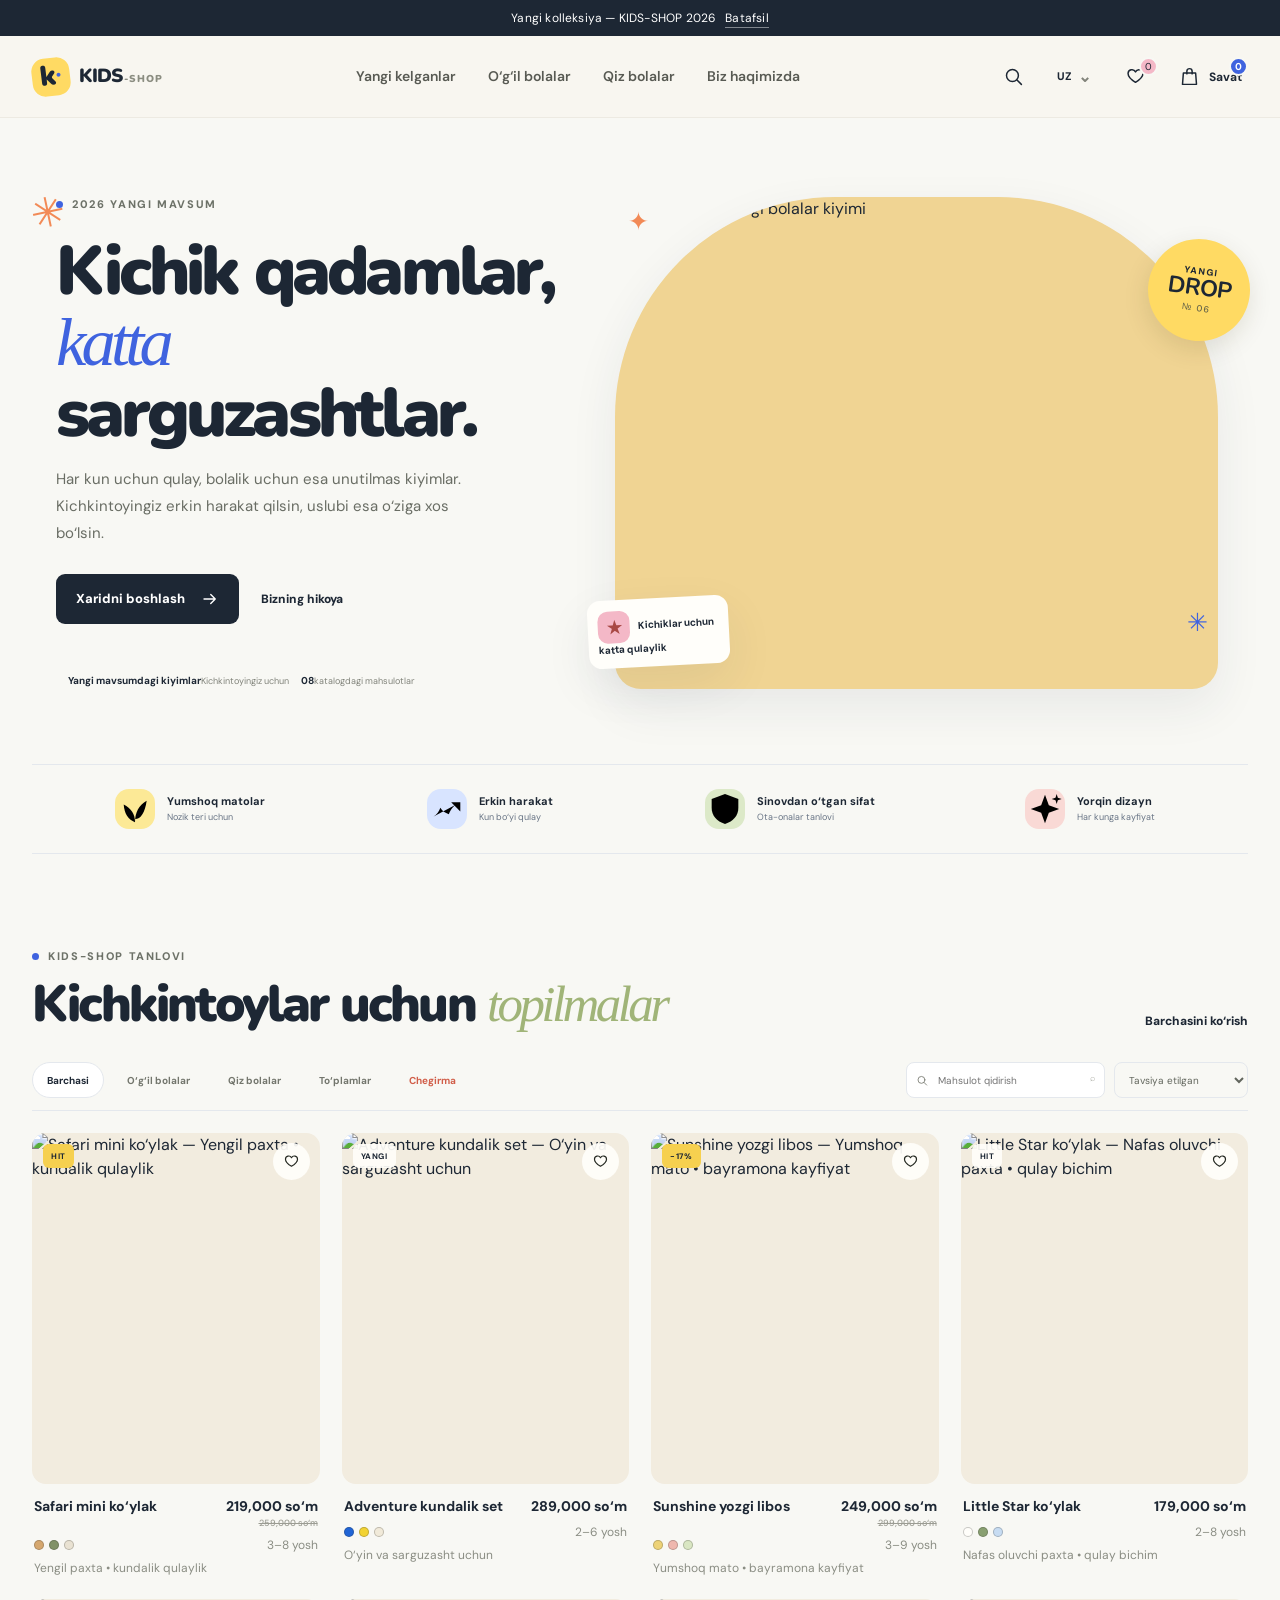
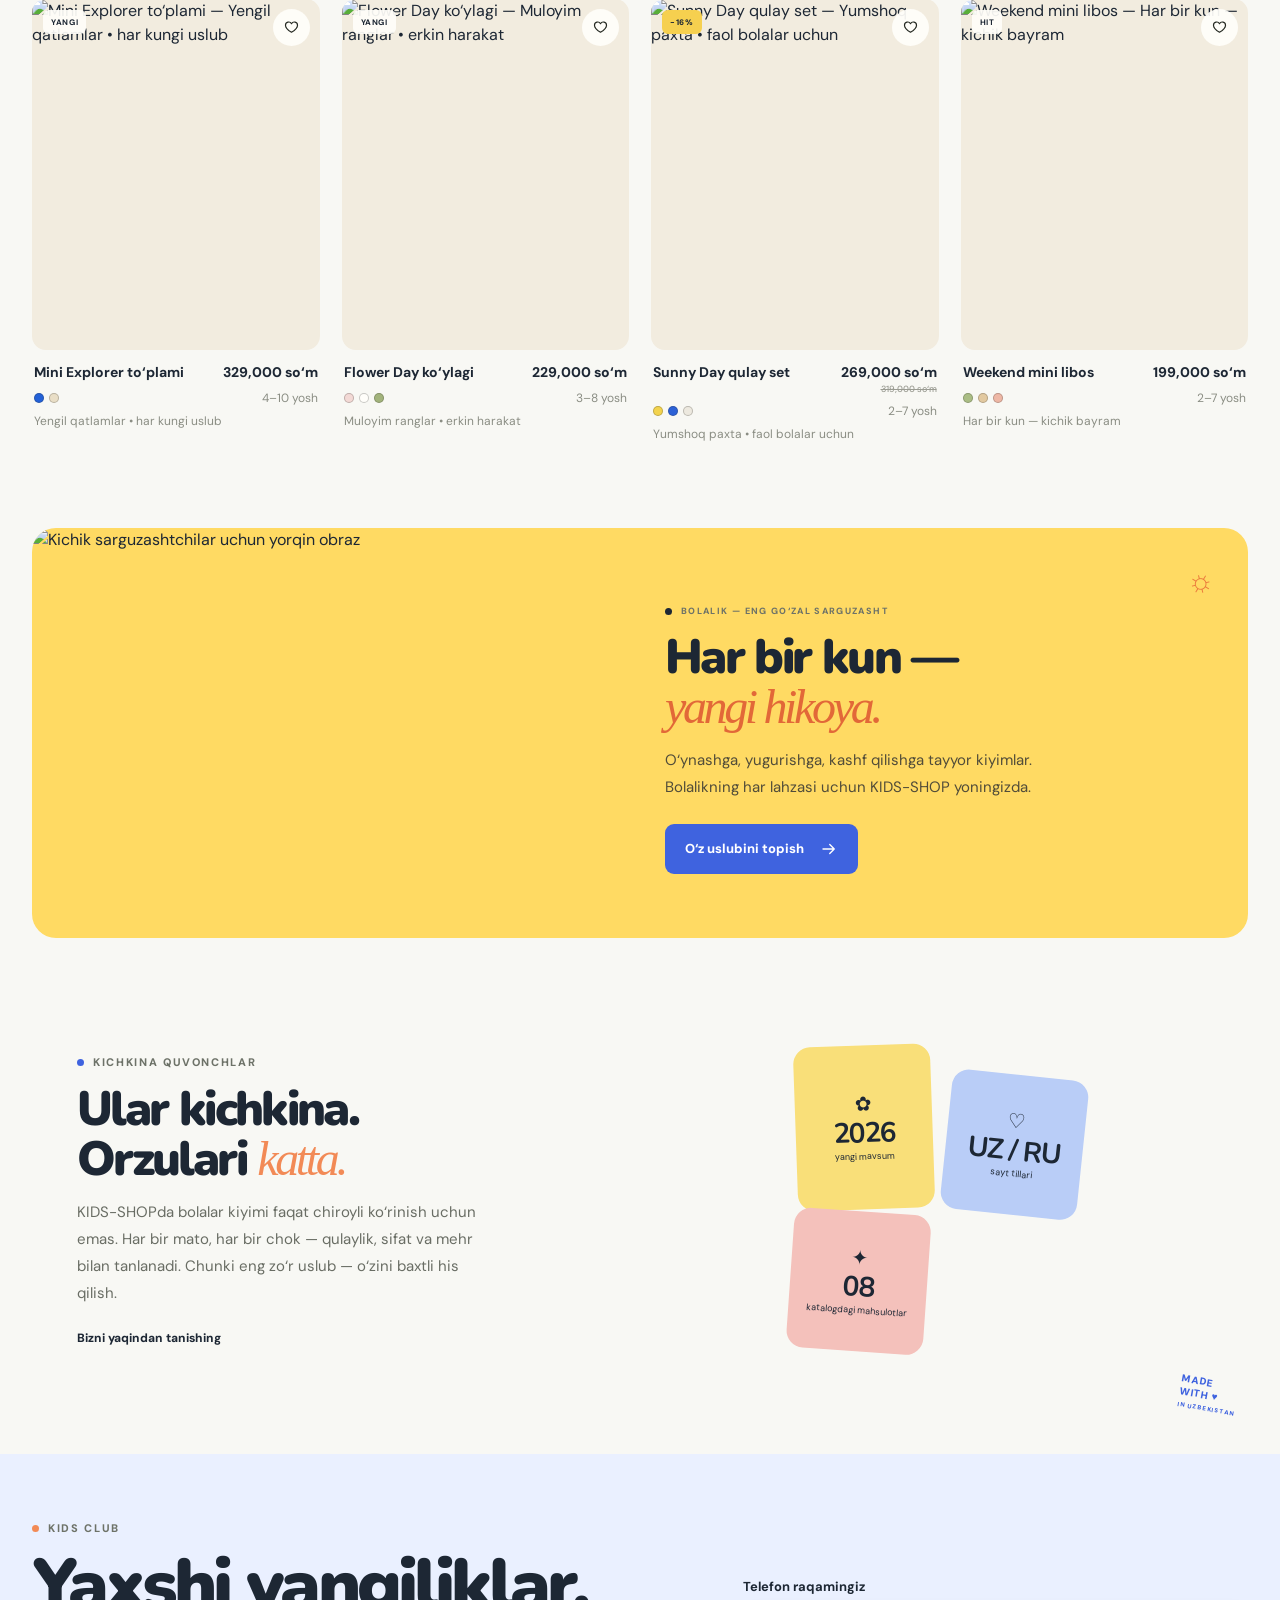
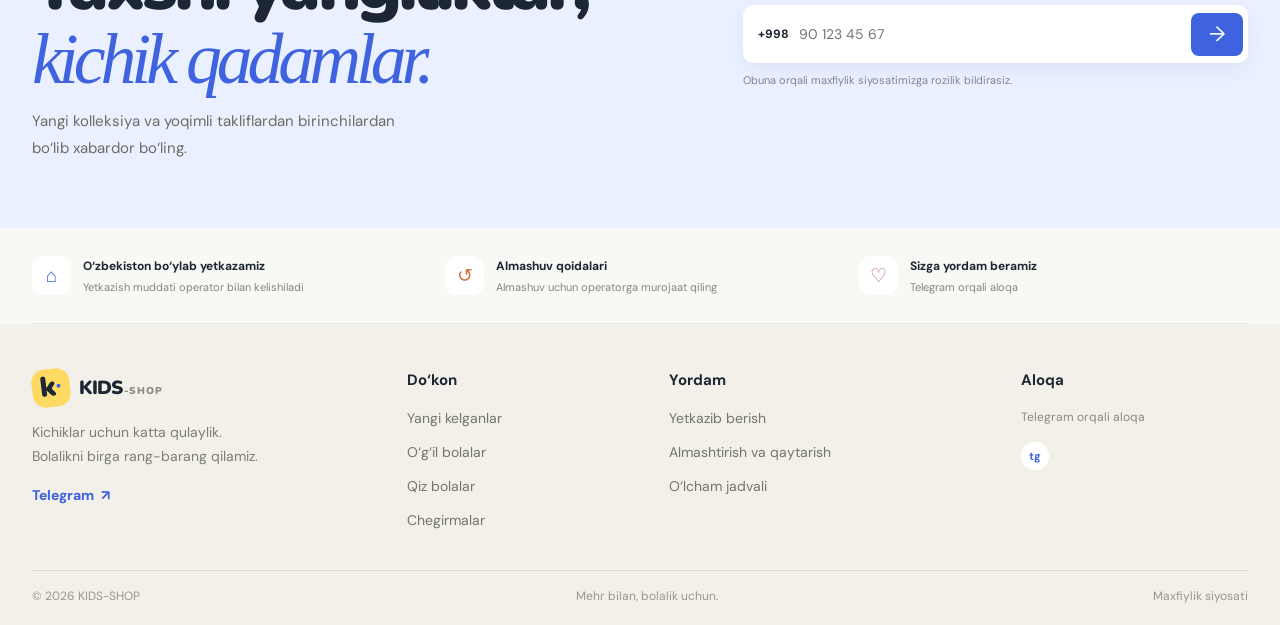
==== commit a5048910: "Polish storefront and refresh product imagery" ====
--- a/public/index.html
+++ b/public/index.html
@@ -11,10 +11,12 @@
     <link rel="preload" href="https://fonts.googleapis.com/css2?family=DM+Sans:wght@400;500;600;700;800&family=Nunito:wght@500;600;700;800;900&display=swap" as="style" onload="this.onload=null;this.rel='stylesheet'" />
     <noscript><link href="https://fonts.googleapis.com/css2?family=DM+Sans:wght@400;500;600;700;800&family=Nunito:wght@500;600;700;800;900&display=swap" rel="stylesheet" /></noscript>
     <link rel="stylesheet" href="/styles.css" />
+    <link rel="stylesheet" href="/design-polish.css" />
     <link rel="preload" as="image" href="/images/look-safari.webp" fetchpriority="high" />
     <script defer src="https://telegram.org/js/telegram-web-app.js"></script>
     <script defer src="/config.js"></script>
     <script defer src="/app.js"></script>
+    <script defer src="/design-polish.js"></script>
   </head>
   <body>
     <a class="skip-link" href="#main" data-i18n="skip">Asosiy tarkibga o‘tish</a>
@@ -22,7 +24,7 @@
     <header class="site-header">
       <a class="brand" href="#top" aria-label="KIDS-SHOP bosh sahifa"><span class="brand-mark">k<span>•</span></span><span class="brand-word">KIDS<span>-SHOP</span></span></a>
       <nav class="desktop-nav" aria-label="Asosiy navigatsiya">
-        <a href="#catalog" data-i18n="navNew">Yangi kelganlar</a><a href="#catalog" data-i18n="navBoys">O‘g‘il bolalar</a><a href="#catalog" data-i18n="navGirls">Qiz bolalar</a><a href="#story" data-i18n="navAbout">Biz haqimizda</a>
+        <a href="#catalog" data-filter-link="all" data-i18n="navNew">Yangi kelganlar</a><a href="#catalog" data-filter-link="boys" data-i18n="navBoys">O‘g‘il bolalar</a><a href="#catalog" data-filter-link="girls" data-i18n="navGirls">Qiz bolalar</a><a href="#story" data-i18n="navAbout">Biz haqimizda</a>
       </nav>
       <div class="header-actions">
         <button class="icon-button search-open" aria-label="Qidiruvni ochish" title="Qidirish"><svg viewBox="0 0 24 24" aria-hidden="true"><circle cx="10.8" cy="10.8" r="6.8"/><path d="m16 16 5 5"/></svg></button>
@@ -33,10 +35,10 @@
     </header>
     <main id="main">
       <section class="hero wrap" id="top">
-        <div class="hero-copy"><div class="eyebrow"><span class="eyebrow-dot"></span><span data-i18n="heroEyebrow">2026 YANGI MAVSUM</span></div><h1 data-i18n="heroTitle">Kichik qadamlar,<br /><em>katta</em> sarguzashtlar.</h1><p data-i18n="heroText">Har kun uchun qulay, bolalik uchun esa unutilmas kiyimlar. Kichkintoyingiz erkin harakat qilsin, uslubi esa o‘ziga xos bo‘lsin.</p><div class="hero-buttons"><a href="#catalog" class="button button-dark"><span data-i18n="shopNow">Xaridni boshlash</span><svg viewBox="0 0 24 24" aria-hidden="true"><path d="M4 12h15m-6-6 6 6-6 6"/></svg></a><a class="text-link" href="#story" data-i18n="ourStory">Bizning hikoya <span>↗</span></a></div><div class="hero-proof"><div class="avatar-stack"><span>👦🏻</span><span>👧🏻</span><span>👦🏽</span></div><div><strong data-i18n="happyFamilies">Yangi uslub</strong><small data-i18n="happyFamiliesSub">Kichkintoyingiz uchun</small></div><div class="proof-stars" aria-label="5 yulduz">★★★★★<small>4.9/5</small></div></div><div class="hero-doodle" aria-hidden="true">✳</div></div>
+        <div class="hero-copy"><div class="eyebrow"><span class="eyebrow-dot"></span><span data-i18n="heroEyebrow">2026 YANGI MAVSUM</span></div><h1 data-i18n="heroTitle">Kichik qadamlar,<br /><em>katta</em> sarguzashtlar.</h1><p data-i18n="heroText">Har kun uchun qulay, bolalik uchun esa unutilmas kiyimlar. Kichkintoyingiz erkin harakat qilsin, uslubi esa o‘ziga xos bo‘lsin.</p><div class="hero-buttons"><a href="#catalog" class="button button-dark"><span data-i18n="shopNow">Xaridni boshlash</span><svg viewBox="0 0 24 24" aria-hidden="true"><path d="M4 12h15m-6-6 6 6-6 6"/></svg></a><a class="text-link" href="#story" data-i18n="ourStory">Bizning hikoya <span>↗</span></a></div><div class="hero-proof"><span class="proof-mark" aria-hidden="true"><svg viewBox="0 0 24 24"><path d="M12 3.5 14.2 9.8 20.5 12l-6.3 2.2L12 20.5l-2.2-6.3L3.5 12l6.3-2.2L12 3.5Z"/><path d="m19 3 .7 2.3L22 6l-2.3.7L19 9l-.7-2.3L16 6l2.3-.7L19 3Z"/></svg></span><span class="proof-copy"><strong data-i18n="happyFamilies">Yangi uslub</strong><small data-i18n="happyFamiliesSub">Kichkintoyingiz uchun</small></span><span class="proof-count"><strong id="heroProofCount">08</strong><small data-i18n="stat3">katalogdagi mahsulotlar</small></span></div><div class="hero-doodle" aria-hidden="true">✳</div></div>
         <div class="hero-visual"><div class="hero-photo"><img src="/images/look-safari.webp" alt="Quvnoq uslubdagi bolalar kiyimi" fetchpriority="high" decoding="async" /></div><div class="hero-sticker"><span>YANGI</span><strong>DROP</strong><i>№ 06</i></div><div class="hero-note"><span>★</span> Kichiklar uchun<br />katta qulaylik</div><span class="hero-spark spark-one">✳</span><span class="hero-spark spark-two">✦</span></div>
       </section>
-      <section class="benefits wrap" aria-label="Afzalliklar"><div><span class="benefit-icon yellow">✳</span><p><b data-i18n="benefit1">Yumshoq matolar</b><small data-i18n="benefit1sub">Nozik teri uchun</small></p></div><div><span class="benefit-icon blue">↗</span><p><b data-i18n="benefit2">Erkin harakat</b><small data-i18n="benefit2sub">Kun bo‘yi qulay</small></p></div><div><span class="benefit-icon green">♡</span><p><b data-i18n="benefit3">Sinovdan o‘tgan sifat</b><small data-i18n="benefit3sub">Ota-onalar tanlovi</small></p></div><div><span class="benefit-icon pink">⌁</span><p><b data-i18n="benefit4">Yorqin dizayn</b><small data-i18n="benefit4sub">Har kunga kayfiyat</small></p></div></section>
+      <section class="benefits wrap" aria-label="Afzalliklar"><div><span class="benefit-icon yellow" aria-hidden="true"><svg viewBox="0 0 24 24"><path d="M12 20c0-6.2 2.5-10.4 7-13-1 7.1-3.5 11-7 11"/><path d="M12 20c0-5-2.3-8.3-6.8-10.7C5.7 15.2 8 18.2 12 20Z"/><path d="M12 21v-7"/></svg></span><p><b data-i18n="benefit1">Yumshoq matolar</b><small data-i18n="benefit1sub">Nozik teri uchun</small></p></div><div><span class="benefit-icon blue" aria-hidden="true"><svg viewBox="0 0 24 24"><path d="M4 16.5c2.1-1.2 3.1-2.8 4-5.2 1.2 2 2.8 3.1 5.1 3.8 1.3-3.2 3-5.4 6.9-7.1"/><path d="M14.5 8H20v5.5"/><path d="M4 20h16"/></svg></span><p><b data-i18n="benefit2">Erkin harakat</b><small data-i18n="benefit2sub">Kun bo‘yi qulay</small></p></div><div><span class="benefit-icon green" aria-hidden="true"><svg viewBox="0 0 24 24"><path d="M12 3 20 6v5.2c0 4.8-3 8-8 9.8-5-1.8-8-5-8-9.8V6l8-3Z"/><path d="m8.5 12 2.3 2.3 4.7-5"/></svg></span><p><b data-i18n="benefit3">Sinovdan o‘tgan sifat</b><small data-i18n="benefit3sub">Ota-onalar tanlovi</small></p></div><div><span class="benefit-icon pink" aria-hidden="true"><svg viewBox="0 0 24 24"><path d="M12 3.5 14.3 9.7 20.5 12l-6.2 2.3L12 20.5l-2.3-6.2L3.5 12l6.2-2.3L12 3.5Z"/><path d="m19 3 .7 2.3L22 6l-2.3.7L19 9l-.7-2.3L16 6l2.3-.7L19 3Z"/></svg></span><p><b data-i18n="benefit4">Yorqin dizayn</b><small data-i18n="benefit4sub">Har kunga kayfiyat</small></p></div></section>
       <section class="catalog-section" id="catalog"><div class="wrap"><div class="section-heading"><div><div class="eyebrow"><span class="eyebrow-dot"></span><span data-i18n="collectionEyebrow">KIDS-SHOP TANLOVI</span></div><h2 data-i18n="collectionTitle">Kichkintoylar uchun <em>topilmalar</em></h2></div><a class="text-link desktop-only" href="#catalog" data-i18n="viewAll">Barchasini ko‘rish <span>↗</span></a></div>
         <div class="catalog-toolbar"><div class="filter-pills" role="group" aria-label="Mahsulot kategoriyasi"><button class="filter-chip active" data-filter="all" data-i18n="filterAll">Barchasi <span>08</span></button><button class="filter-chip" data-filter="boys" data-i18n="filterBoys">O‘g‘il bolalar</button><button class="filter-chip" data-filter="girls" data-i18n="filterGirls">Qiz bolalar</button><button class="filter-chip" data-filter="sets" data-i18n="filterSets">To‘plamlar</button><button class="filter-chip sale-chip" data-filter="sale" data-i18n="filterSale">Chegirma <span>↘</span></button></div><div class="catalog-tools"><label class="search-field"><svg viewBox="0 0 24 24" aria-hidden="true"><circle cx="10.8" cy="10.8" r="6.8"/><path d="m16 16 5 5"/></svg><input id="searchInput" type="search" placeholder="Mahsulot qidirish" aria-label="Mahsulot qidirish" /><kbd>⌕</kbd></label><label class="sort-select"><span class="sr-only">Saralash</span><select id="sortSelect" aria-label="Mahsulotlarni saralash"><option value="featured" data-i18n="sortFeatured">Tavsiya etilgan</option><option value="price-asc" data-i18n="sortLow">Avval arzonlari</option><option value="price-desc" data-i18n="sortHigh">Avval qimmatlari</option></select></label></div></div>
         <div class="product-grid" id="productGrid" aria-live="polite"></div><div class="empty-state hidden" id="emptyState"><span>✳</span><h3 data-i18n="emptyTitle">Hech narsa topilmadi</h3><p data-i18n="emptyText">Boshqa so‘z bilan qidirib ko‘ring.</p><button class="button button-dark" id="resetFilters" data-i18n="resetFilters">Filtrlarni tozalash</button></div>
@@ -46,7 +48,7 @@
       <section class="newsletter"><div class="wrap newsletter-inner"><div><div class="eyebrow"><span class="eyebrow-dot"></span><span data-i18n="newsletterEyebrow">KIDS CLUB</span></div><h2 data-i18n="newsletterTitle">Yaxshi yangiliklar,<br /><em>kichik qadamlar.</em></h2><p data-i18n="newsletterText">Yangi kolleksiya va yoqimli takliflardan birinchilardan bo‘lib xabardor bo‘ling.</p></div><form id="newsletterForm" class="newsletter-form"><label for="newsletterPhone" data-i18n="phoneLabel">Telefon raqamingiz</label><div class="newsletter-input"><span>+998</span><input id="newsletterPhone" type="tel" inputmode="tel" placeholder="90 123 45 67" required minlength="9" /><button aria-label="Obuna bo‘lish" type="submit">→</button></div><small data-i18n="newsletterDisclaimer">Obuna orqali maxfiylik siyosatimizga rozilik bildirasiz.</small><p class="form-message" id="newsletterMessage" aria-live="polite"></p></form></div></section>
       <section class="delivery-row wrap" id="delivery"><div><span class="delivery-symbol">⌂</span><div><b data-i18n="deliveryTitle">O‘zbekiston bo‘ylab yetkazamiz</b><small data-i18n="deliveryText">Yetkazish manzili operator bilan kelishiladi</small></div></div><div><span class="delivery-symbol">↺</span><div><b data-i18n="returnsTitle">Almashtirish shartlari</b><small data-i18n="returnsText">Almashtirish bo‘yicha operatorga yozing.</small></div></div><div><span class="delivery-symbol">♡</span><div><b data-i18n="supportTitle">Sizga yordam beramiz</b><small data-i18n="supportText">Telegram orqali bog‘laning</small></div></div></section>
     </main>
-    <footer class="site-footer"><div class="wrap footer-top"><div class="footer-brand"><a class="brand" href="#top"><span class="brand-mark">k<span>•</span></span><span class="brand-word">KIDS<span>-SHOP</span></span></a><p data-i18n="footerText">Kichiklar uchun katta qulaylik.<br />Bolalikni birga rang-barang qilamiz.</p><a class="telegram-link" href="/api/telegram-launch" target="_blank" rel="noreferrer">Telegram <span>↗</span></a></div><div class="footer-column"><b data-i18n="footerShop">Do‘kon</b><a href="#catalog" data-i18n="footerNew">Yangi kelganlar</a><a href="#catalog" data-i18n="footerBoys">O‘g‘il bolalar</a><a href="#catalog" data-i18n="footerGirls">Qiz bolalar</a><a href="#catalog" data-i18n="footerSale">Chegirmalar</a></div><div class="footer-column"><b data-i18n="footerHelp">Yordam</b><a href="#delivery" data-i18n="footerDelivery">Yetkazib berish</a><a href="#delivery" data-i18n="footerReturns">Almashtirish va qaytarish</a><a href="#delivery" data-i18n="footerSize">O‘lcham jadvali</a></div><div class="footer-column footer-contact"><b data-i18n="footerContact">Aloqa</b><small data-i18n="footerHours">Telegram orqali bog‘laning</small><div class="socials"><a href="/api/telegram-launch" aria-label="Telegram Mini App" target="_blank" rel="noreferrer">tg</a></div></div></div><div class="wrap footer-bottom"><span>© 2026 KIDS-SHOP</span><span data-i18n="footerRights">Mehr bilan, bolalik uchun.</span><a href="/privacy.html" data-i18n="privacy">Maxfiylik siyosati</a></div></footer>
+    <footer class="site-footer"><div class="wrap footer-top"><div class="footer-brand"><a class="brand" href="#top"><span class="brand-mark">k<span>•</span></span><span class="brand-word">KIDS<span>-SHOP</span></span></a><p data-i18n="footerText">Kichiklar uchun katta qulaylik.<br />Bolalikni birga rang-barang qilamiz.</p><a class="telegram-link" href="/api/telegram-launch" target="_blank" rel="noreferrer">Telegram <span>↗</span></a></div><div class="footer-column"><b data-i18n="footerShop">Do‘kon</b><a href="#catalog" data-i18n="footerNew">Yangi kelganlar</a><a href="#catalog" data-filter-link="boys" data-i18n="footerBoys">O‘g‘il bolalar</a><a href="#catalog" data-filter-link="girls" data-i18n="footerGirls">Qiz bolalar</a><a href="#catalog" data-filter-link="sale" data-i18n="footerSale">Chegirmalar</a></div><div class="footer-column"><b data-i18n="footerHelp">Yordam</b><a href="#delivery" data-i18n="footerDelivery">Yetkazib berish</a><a href="#delivery" data-i18n="footerReturns">Almashtirish va qaytarish</a><a href="#delivery" data-i18n="footerSize">O‘lcham jadvali</a></div><div class="footer-column footer-contact"><b data-i18n="footerContact">Aloqa</b><small data-i18n="footerHours">Telegram orqali bog‘laning</small><div class="socials"><a href="/api/telegram-launch" aria-label="Telegram Mini App" target="_blank" rel="noreferrer">tg</a></div></div></div><div class="wrap footer-bottom"><span>© 2026 KIDS-SHOP</span><span data-i18n="footerRights">Mehr bilan, bolalik uchun.</span><a href="/privacy.html" data-i18n="privacy">Maxfiylik siyosati</a></div></footer>
     <div class="toast" id="toast" role="status" aria-live="polite"></div>
     <div class="overlay hidden" id="overlay" aria-hidden="true"><section class="drawer" id="drawer" role="dialog" aria-modal="true" aria-labelledby="drawerTitle"><div class="drawer-head"><div><span class="eyebrow"><span class="eyebrow-dot"></span><span id="drawerEyebrow">SIZNING TANLOVINGIZ</span></span><h2 id="drawerTitle">Savat</h2></div><button class="close-button" id="closeDrawer" aria-label="Yopish">×</button></div><div class="drawer-content" id="drawerContent"></div><div class="drawer-foot" id="drawerFoot"></div></section></div>
   </body>
